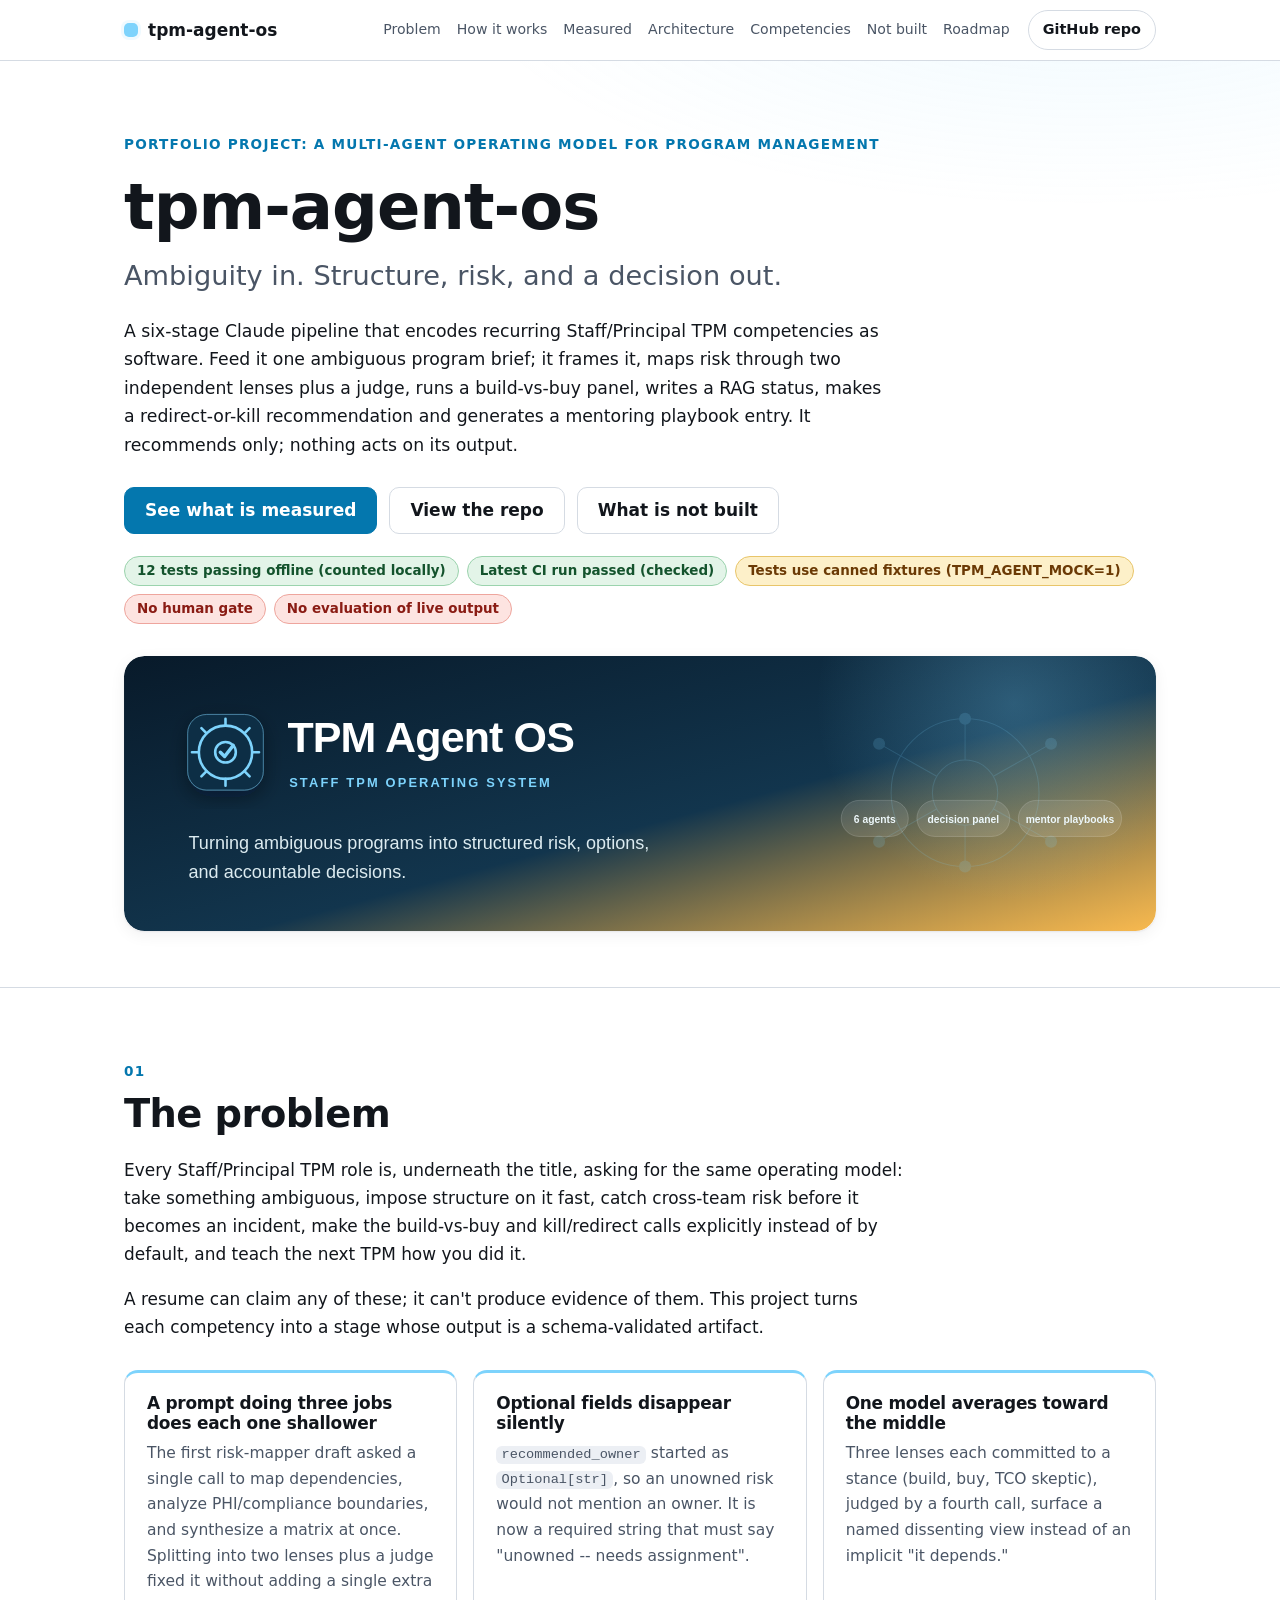
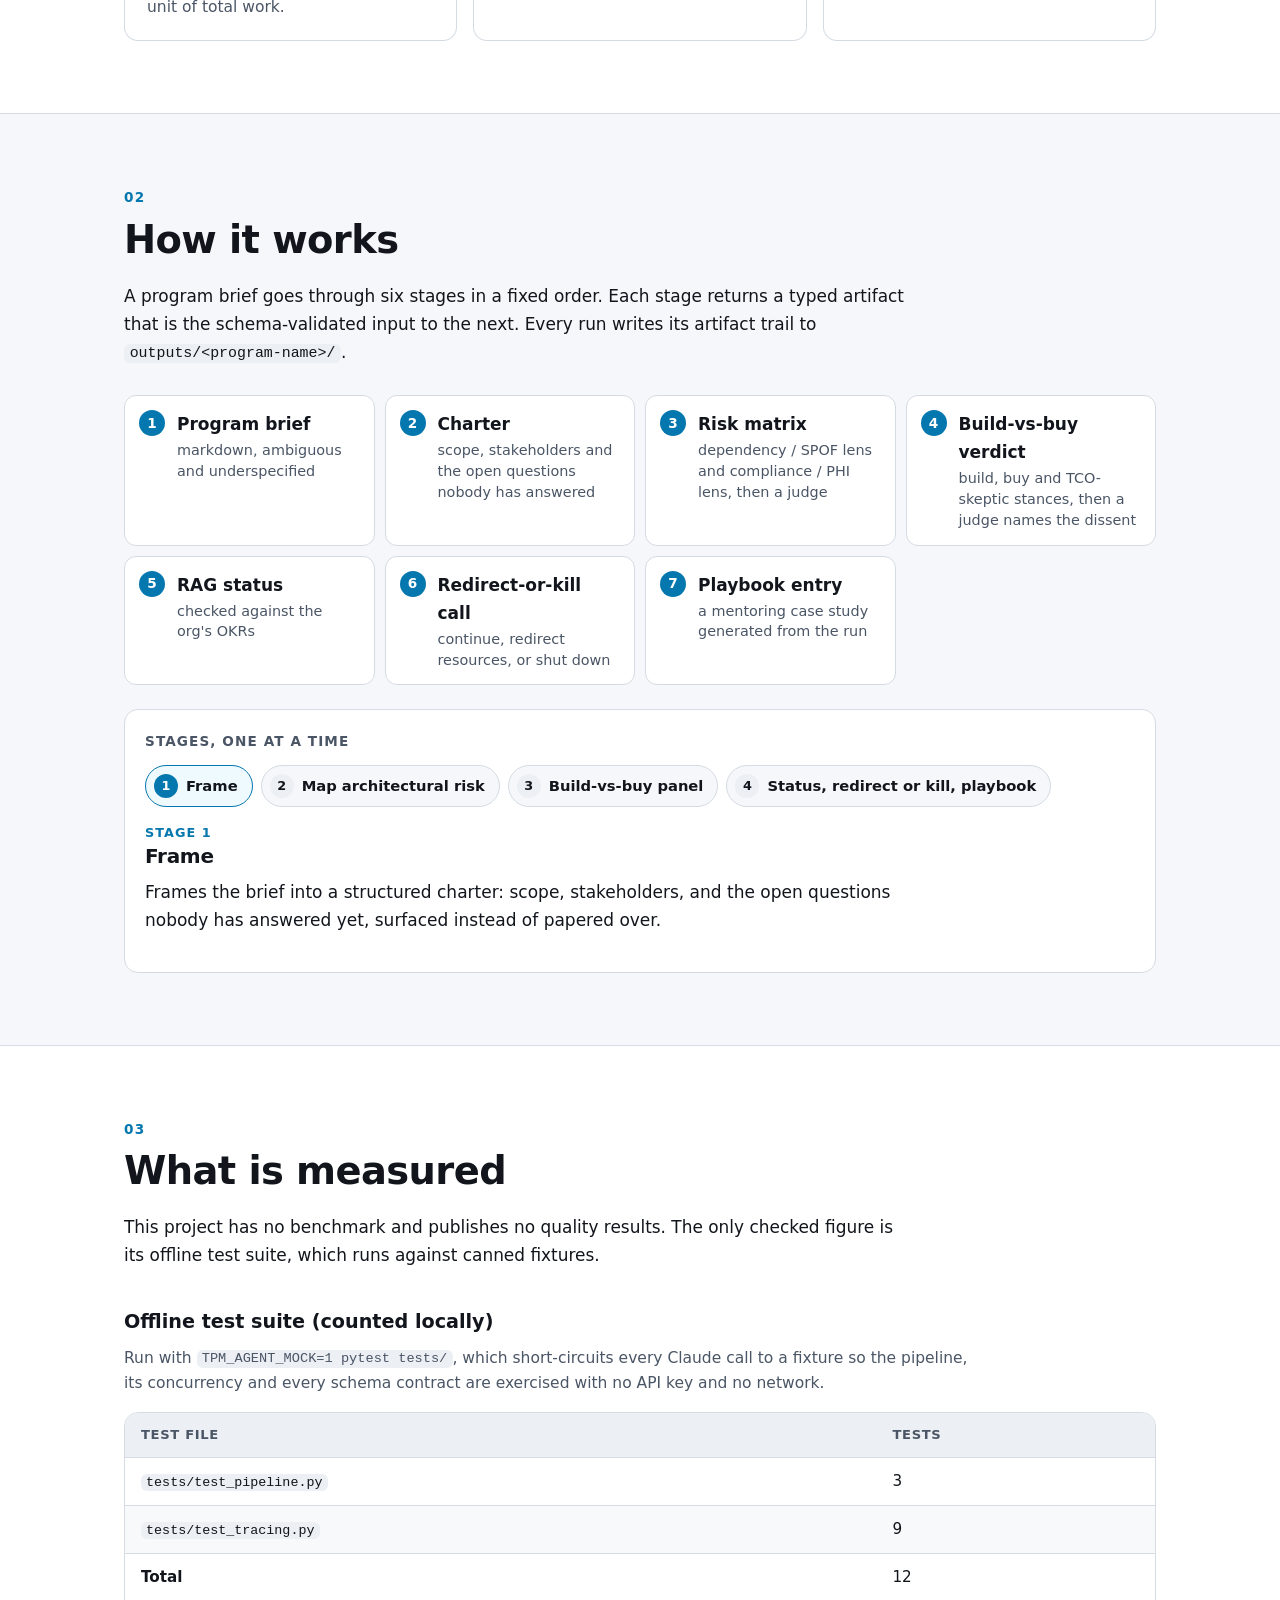
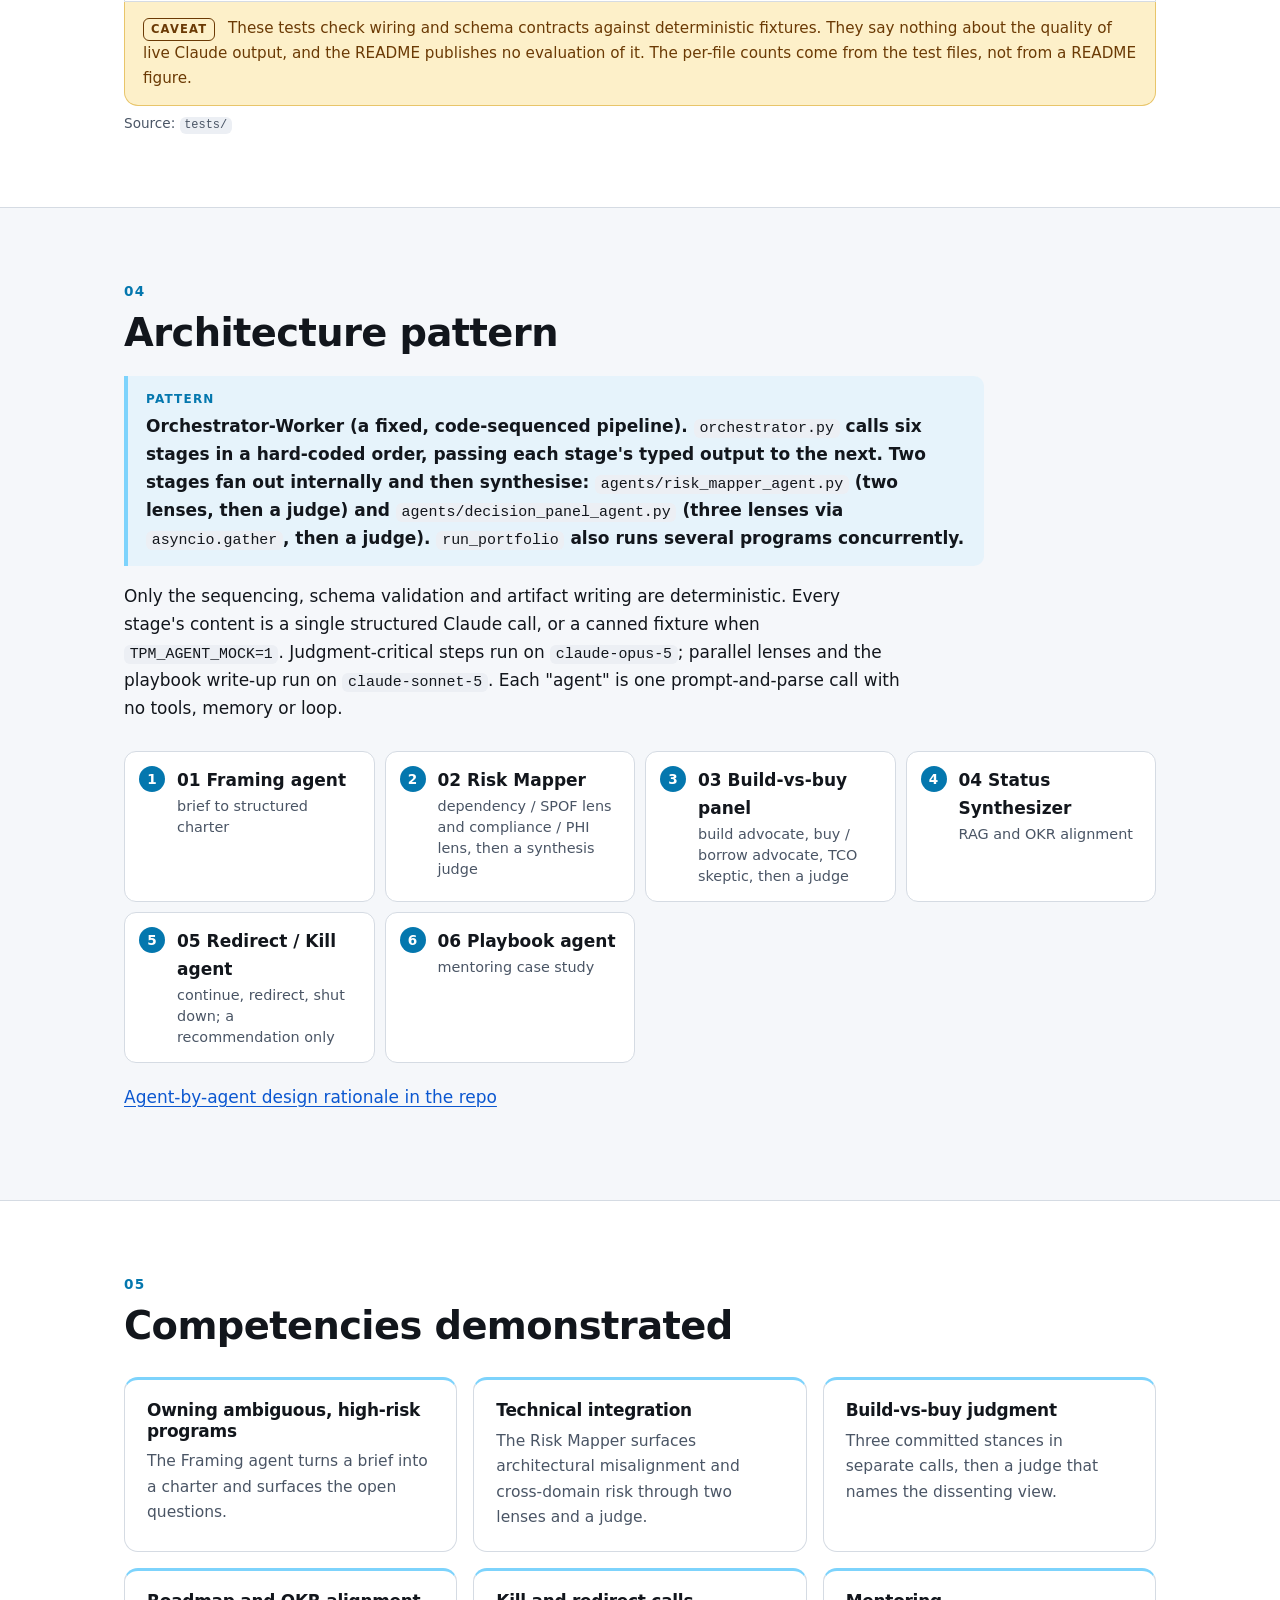
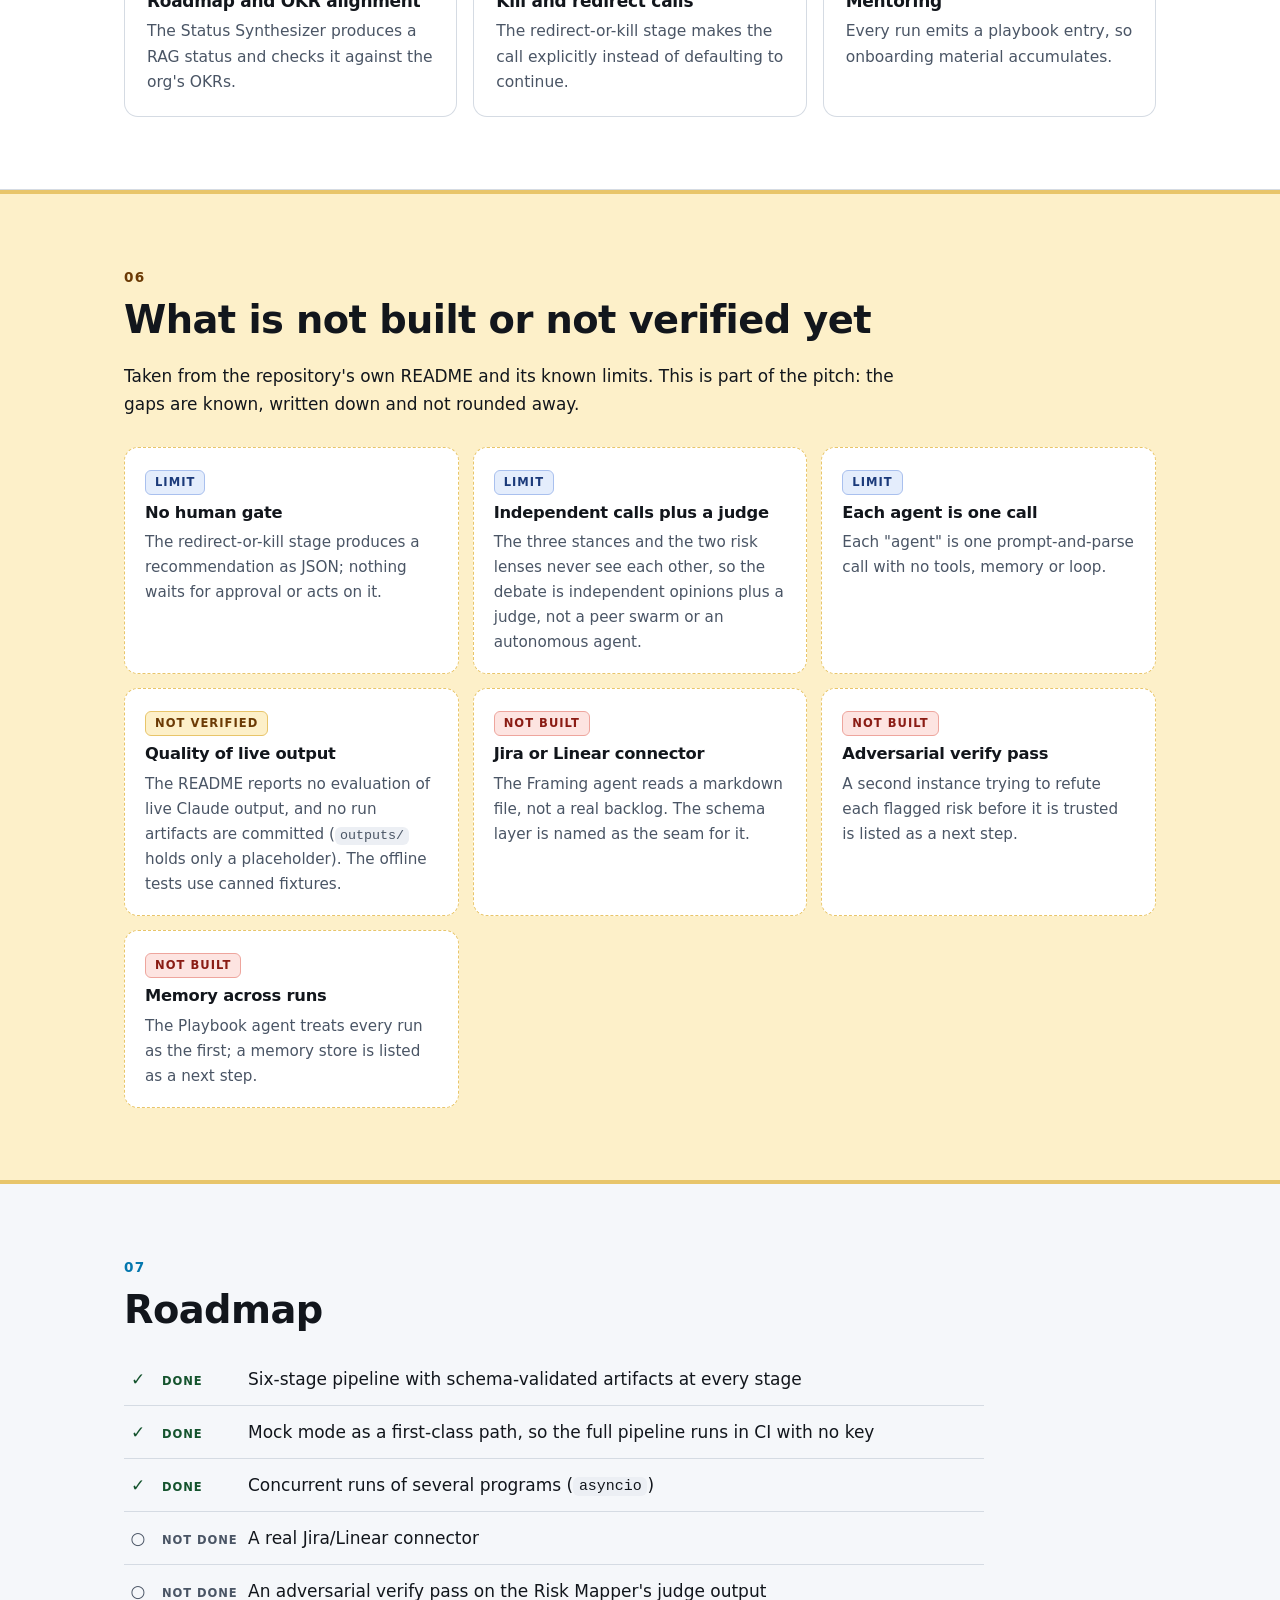
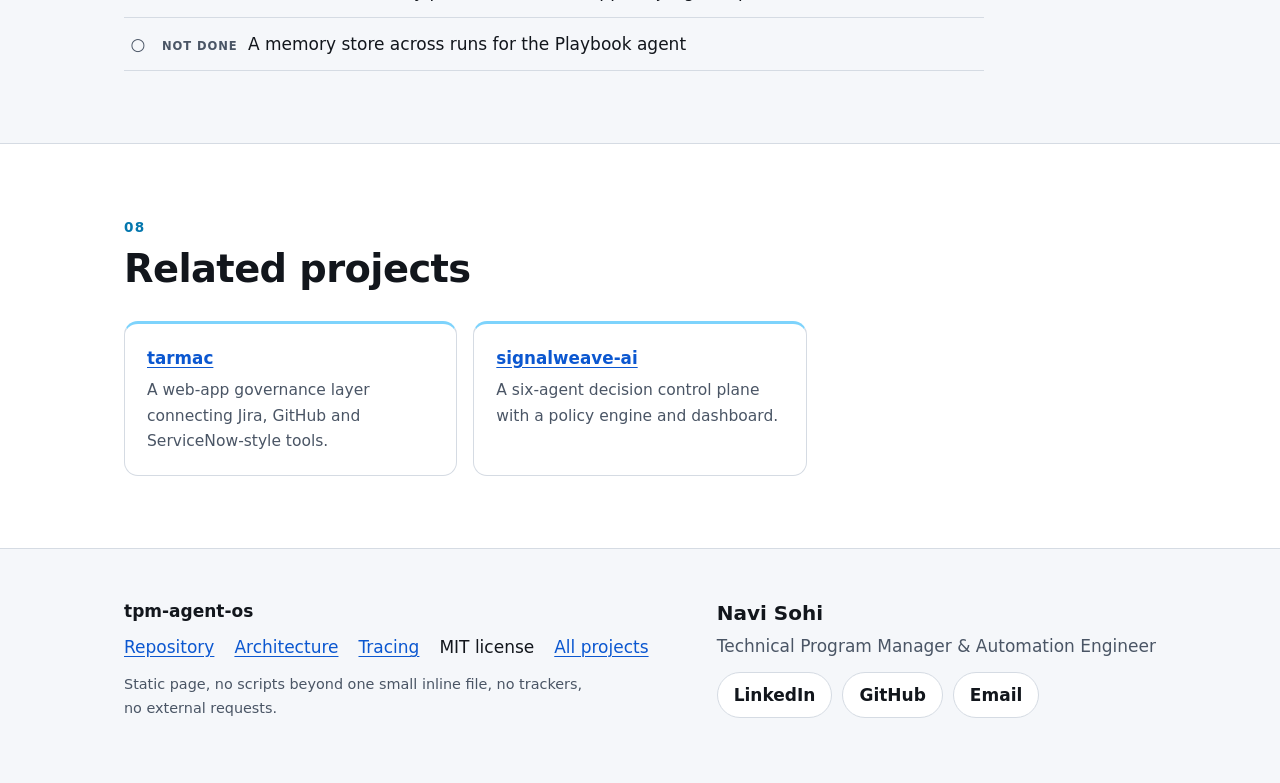
==== site/index.html @ 2ed0621b "Add project page (GitHub Pages) Adds a self-contained static page under site/ and a workflow that de" ====
<!doctype html>
<html lang="en">
<head>
<meta charset="utf-8">
<meta name="viewport" content="width=device-width, initial-scale=1">
<meta name="color-scheme" content="light dark">
<title>tpm-agent-os: Ambiguity in. Structure, risk, and a decision out.</title>
<meta name="description" content="A six-stage Claude pipeline that encodes recurring Staff/Principal TPM competencies as software. Feed it one ambiguous program brief; it frames it, maps risk through two independent lenses plus a judge, runs a build-vs-buy panel, writes a RAG status, makes a redirect-or-kill recommendation and generates a mentoring playbook entry. It recommends only; nothing acts on its output.">
<style>/* Shared design system. Per-project accent variables are injected after this file. */
:root{
  --bg:#ffffff; --surface:#f5f7fa; --surface-2:#eceff4; --text:#12161c; --muted:#4a5565;
  --border:#d5dbe3; --link:#0b57d0;
  --ok-bg:#e3f4e8; --ok-fg:#14532d; --ok-bd:#9bd3ad;
  --sim-bg:#fdf0c9; --sim-fg:#6b3a05; --sim-bd:#e8c56a;
  --warn-bg:#fde4e1; --warn-fg:#8a1c14; --warn-bd:#eea59d;
  --info-bg:#e4edfc; --info-fg:#1b3a7a; --info-bd:#a9c0ee;
  --accent:#0b57d0; --accent-ink:#0b57d0; --accent-fill:#0b57d0; --on-accent:#ffffff; --accent-soft:#0b57d01f;
  --radius:14px; --shadow:0 1px 2px rgba(15,23,42,.06),0 4px 16px rgba(15,23,42,.06);
  --font:system-ui,-apple-system,"Segoe UI",Roboto,"Helvetica Neue",Arial,sans-serif;
  --mono:ui-monospace,SFMono-Regular,Menlo,Consolas,monospace;
  --header-h:60px;
}
@media (prefers-color-scheme:dark){
  :root{
    --bg:#0d1117; --surface:#161b22; --surface-2:#1e252e; --text:#e8ecf2; --muted:#a3adbb;
    --border:#2c3541; --link:#8ab4ff;
    --ok-bg:#12301f; --ok-fg:#8be0a6; --ok-bd:#235a37;
    --sim-bg:#3a2a0a; --sim-fg:#fcd34d; --sim-bd:#6b4d12;
    --warn-bg:#3d1816; --warn-fg:#ffaaa3; --warn-bd:#74302b;
    --info-bg:#14284a; --info-fg:#a5c4ff; --info-bd:#2b4a80;
    --accent-ink:#8ab4ff; --accent-fill:#2f6fe0; --on-accent:#ffffff; --accent-soft:#2f6fe026;
    --shadow:0 1px 2px rgba(0,0,0,.4),0 4px 16px rgba(0,0,0,.35);
  }
}
*,*::before,*::after{box-sizing:border-box}
html{scroll-behavior:smooth;scroll-padding-top:calc(var(--header-h) + 12px);-webkit-text-size-adjust:100%}
body{margin:0;background:var(--bg);color:var(--text);font:400 17px/1.65 var(--font);overflow-wrap:break-word}
img,svg{max-width:100%;height:auto;display:block}
a{color:var(--link);text-underline-offset:3px}
a:hover{text-decoration-thickness:2px}
code{font:500 .88em var(--mono);background:var(--surface-2);padding:.1em .38em;border-radius:6px;overflow-wrap:anywhere}
h1,h2,h3{line-height:1.2;margin:0;letter-spacing:-.015em}
p{margin:0 0 1em}
:focus-visible{outline:3px solid var(--accent-ink);outline-offset:3px;border-radius:6px}
.wrap{width:100%;max-width:1080px;margin:0 auto;padding:0 24px}
.skip{position:absolute;left:12px;top:-60px;background:var(--text);color:var(--bg);padding:10px 16px;border-radius:8px;z-index:100;font-weight:600}
.skip:focus{top:12px}

/* Header */
.site-header{position:sticky;top:0;z-index:50;background:color-mix(in srgb,var(--bg) 92%,transparent);backdrop-filter:saturate(1.4) blur(10px);border-bottom:1px solid var(--border)}
.bar{display:flex;align-items:center;gap:20px;min-height:var(--header-h)}
.brand{display:inline-flex;align-items:center;gap:10px;font-weight:700;color:var(--text);text-decoration:none;white-space:nowrap}
.brand-dot{width:14px;height:14px;border-radius:5px;background:var(--accent);box-shadow:0 0 0 3px var(--accent-soft)}
.site-header nav{display:flex;gap:4px;margin-left:auto;overflow-x:auto;scrollbar-width:none}
.site-header nav::-webkit-scrollbar{display:none}
.site-header nav a{color:var(--muted);text-decoration:none;padding:8px 10px;border-radius:8px;font-size:.92rem;font-weight:500;white-space:nowrap}
.brand{flex-shrink:0;white-space:nowrap}
@media (min-width:721px){
  .bar{flex-wrap:wrap;gap:6px 12px}
  .bar .btn-small{margin-left:auto}
  .site-header nav{flex:1 1 auto;justify-content:flex-end;flex-wrap:wrap;overflow:visible}
  .site-header nav a{padding:8px 6px;font-size:.88rem}
}
.site-header nav a:hover{color:var(--text);background:var(--surface-2)}
.btn-small{white-space:nowrap;font-size:.9rem;font-weight:600;text-decoration:none;color:var(--text);border:1px solid var(--border);padding:7px 14px;border-radius:999px}
.btn-small:hover{background:var(--surface-2)}

/* Hero */
.hero{padding:72px 0 56px;background:radial-gradient(900px 340px at 85% -10%,var(--accent-soft),transparent 70%),var(--bg);border-bottom:1px solid var(--border)}
.kicker{color:var(--accent-ink);font-weight:700;font-size:.85rem;letter-spacing:.09em;text-transform:uppercase;margin-bottom:14px}
.hero h1{font-size:clamp(2.4rem,6vw,4rem);font-weight:800}
.tagline{font-size:clamp(1.25rem,2.6vw,1.7rem);color:var(--muted);margin:12px 0 22px;font-weight:500;line-height:1.35}
.summary{max-width:760px;font-size:1.08rem}
.cta{display:flex;flex-wrap:wrap;gap:12px;margin:28px 0 22px}
.btn{display:inline-block;padding:12px 20px;border-radius:10px;font-weight:650;text-decoration:none;border:1.5px solid var(--border);color:var(--text);line-height:1.2}
.btn-primary{background:var(--accent-fill);border-color:var(--accent-fill);color:var(--on-accent)}
.btn-primary:hover{filter:brightness(1.08)}
.btn-ghost:hover{background:var(--surface-2)}
.chips{list-style:none;display:flex;flex-wrap:wrap;gap:8px;padding:0;margin:0 0 32px}
.chip{font-size:.84rem;font-weight:600;padding:5px 12px;border-radius:999px;border:1px solid;line-height:1.35}
.chip-ok{background:var(--ok-bg);color:var(--ok-fg);border-color:var(--ok-bd)}
.chip-sim{background:var(--sim-bg);color:var(--sim-fg);border-color:var(--sim-bd)}
.chip-warn{background:var(--warn-bg);color:var(--warn-fg);border-color:var(--warn-bd)}
.chip-info{background:var(--info-bg);color:var(--info-fg);border-color:var(--info-bd)}
.banner{border-radius:20px;box-shadow:var(--shadow);width:100%}

/* Sections */
.section{padding:72px 0;border-bottom:1px solid var(--border)}
.section.alt{background:var(--surface)}
.eyebrow{margin:0 0 8px;font-size:.85rem;font-weight:700;letter-spacing:.1em;color:var(--accent-ink)}
.section h2{font-size:clamp(1.7rem,3.6vw,2.4rem);font-weight:780;margin-bottom:20px}
.lede{max-width:780px;font-size:1.06rem}
.more{margin-top:20px}
.cards{list-style:none;margin:28px 0 0;padding:0;display:grid;gap:16px}
.cards-3{grid-template-columns:repeat(auto-fill,minmax(min(100%,300px),1fr))}
.cards li{background:var(--bg);border:1px solid var(--border);border-radius:var(--radius);padding:20px 22px;border-top:3px solid var(--accent)}
.section.alt .cards li{background:var(--bg)}
.cards h3{font-size:1.06rem;margin-bottom:8px}
.cards p{margin:0;color:var(--muted);font-size:.97rem}
.related .rel-name{font-weight:700;font-size:1.05rem;display:inline-block;margin-bottom:6px;overflow-wrap:anywhere}

/* How it works */
.diagram{margin:28px 0;background:#f8fafc;border:1px solid var(--border);border-radius:var(--radius);padding:8px;box-shadow:var(--shadow)}
.diagram img{border-radius:10px;width:100%}
.diagram figcaption{color:#475569;font-size:.9rem;padding:10px 12px 6px}
.stepper{background:var(--bg);border:1px solid var(--border);border-radius:var(--radius);padding:20px}
.stepper-hint{color:var(--muted);font-size:.85rem;font-weight:600;margin-bottom:12px;text-transform:uppercase;letter-spacing:.08em}
.tabs{display:flex;flex-wrap:wrap;gap:8px;margin-bottom:18px}
.tabs button{font:inherit;font-size:.92rem;font-weight:600;display:inline-flex;align-items:center;gap:8px;padding:8px 14px 8px 8px;border-radius:999px;border:1.5px solid var(--border);background:var(--surface);color:var(--text);cursor:pointer;text-align:left}
.tabs button:hover{background:var(--surface-2)}
.tab-n{display:inline-grid;place-items:center;width:24px;height:24px;border-radius:50%;background:var(--surface-2);font-size:.8rem}
.tabs button[aria-selected=true]{border-color:var(--accent-ink);background:var(--accent-soft)}
.tabs button[aria-selected=true] .tab-n{background:var(--accent-fill);color:var(--on-accent)}
.panel h3{font-size:1.25rem;margin-bottom:10px}
.panel-n{color:var(--accent-ink);font-size:.8rem;letter-spacing:.08em;text-transform:uppercase;display:block;margin-bottom:4px}
.panel p{max-width:760px}
.panel-note{color:var(--sim-fg);background:var(--sim-bg);border:1px solid var(--sim-bd);border-radius:10px;padding:10px 14px;font-size:.93rem;font-weight:500}
/* Without JS every stage is listed; with JS only the selected one. */
html:not(.js) .tabs,html:not(.js) .stepper-hint{display:none}
html:not(.js) .panel{padding:14px 0;border-top:1px solid var(--border)}
html.js .panel[hidden]{display:none}

/* Result tables */
.result{margin:36px 0 0;padding:0}
.result figcaption{font-size:1.2rem;font-weight:700;margin-bottom:8px}
.tbl-context{color:var(--muted);max-width:860px;font-size:.97rem}
.tbl-scroll{overflow-x:auto;border:1px solid var(--border);border-radius:var(--radius) var(--radius) 0 0;background:var(--bg)}
table{border-collapse:collapse;width:100%;font-size:.95rem}
th,td{text-align:left;padding:11px 16px;border-bottom:1px solid var(--border);vertical-align:top}
thead th{background:var(--surface-2);font-size:.82rem;text-transform:uppercase;letter-spacing:.05em;color:var(--muted);white-space:nowrap}
tbody th{font-weight:600}
tbody tr:last-child th,tbody tr:last-child td{border-bottom:0}
tbody tr:nth-child(even){background:color-mix(in srgb,var(--surface) 70%,transparent)}
.caveat{margin:0;padding:14px 18px;background:var(--sim-bg);color:var(--sim-fg);border:1px solid var(--sim-bd);border-top:0;border-radius:0 0 var(--radius) var(--radius);font-size:.95rem;font-weight:500}
.caveat-label{display:inline-block;font-size:.72rem;font-weight:800;letter-spacing:.1em;text-transform:uppercase;border:1.5px solid currentColor;border-radius:6px;padding:1px 7px;margin-right:8px}
.caveat code{background:rgba(0,0,0,.08)}
.tbl-notes{color:var(--muted);font-size:.95rem;margin-top:14px;max-width:860px}
.tbl-notes p{margin-bottom:.6em}
.tbl-source{color:var(--muted);font-size:.85rem;margin:6px 0 0}

/* Architecture */
.pattern{background:var(--accent-soft);border-left:4px solid var(--accent);padding:14px 18px;border-radius:0 10px 10px 0;font-weight:600;max-width:860px}
.pattern span{display:block;font-size:.75rem;letter-spacing:.1em;text-transform:uppercase;color:var(--accent-ink);margin-bottom:2px}
.flow{list-style:none;counter-reset:f;margin:28px 0 0;padding:0;display:grid;gap:10px;grid-template-columns:repeat(auto-fill,minmax(min(100%,240px),1fr))}
.flow li{counter-increment:f;position:relative;background:var(--bg);border:1px solid var(--border);border-radius:12px;padding:14px 16px 14px 52px;min-height:72px}
.flow li::before{content:counter(f);position:absolute;left:14px;top:14px;width:26px;height:26px;border-radius:50%;background:var(--accent-fill);color:var(--on-accent);display:grid;place-items:center;font-weight:700;font-size:.85rem}
.flow-label{display:block;font-weight:700}
.flow-detail{display:block;color:var(--muted);font-size:.9rem;line-height:1.45;margin-top:2px}
.flow + .stepper{margin-top:24px}

/* Not built */
.section.nb{background:var(--sim-bg);border-top:4px solid var(--sim-bd);border-bottom:4px solid var(--sim-bd)}
.section.nb .eyebrow{color:var(--sim-fg)}
.section.nb h2,.section.nb .lede{color:var(--text)}
.nb-list{list-style:none;margin:28px 0 0;padding:0;display:grid;gap:14px;grid-template-columns:repeat(auto-fill,minmax(min(100%,320px),1fr))}
.nb-list li{background:var(--bg);border:1.5px dashed var(--sim-bd);border-radius:var(--radius);padding:18px 20px}
.nb-list h3{font-size:1.02rem;margin:8px 0}
.nb-list p{margin:0;color:var(--muted);font-size:.95rem}
.status{display:inline-block;font-size:.72rem;font-weight:800;letter-spacing:.09em;text-transform:uppercase;padding:2px 9px;border-radius:6px;border:1.5px solid}
.status-not-built{background:var(--warn-bg);color:var(--warn-fg);border-color:var(--warn-bd)}
.status-not-verified{background:var(--sim-bg);color:var(--sim-fg);border-color:var(--sim-bd)}
.status-limit{background:var(--info-bg);color:var(--info-fg);border-color:var(--info-bd)}

/* Roadmap */
.roadmap{list-style:none;margin:8px 0 0;padding:0;max-width:860px}
.roadmap li{display:grid;grid-template-columns:28px 76px 1fr;gap:6px 10px;align-items:baseline;padding:12px 0;border-bottom:1px solid var(--border)}
.road-mark{font-weight:800;text-align:center}
.done .road-mark{color:var(--ok-fg)}
.todo .road-mark{color:var(--muted)}
.road-state{font-size:.72rem;font-weight:800;text-transform:uppercase;letter-spacing:.08em;color:var(--muted)}
.done .road-state{color:var(--ok-fg)}

/* Footer */
.site-footer{background:var(--surface);padding:48px 0}
.foot{display:flex;flex-wrap:wrap;gap:32px 64px;justify-content:space-between}
.foot-title{font-weight:700;margin-bottom:8px}
.foot-links{list-style:none;margin:0 0 12px;padding:0;display:flex;flex-wrap:wrap;gap:6px 20px}
.foot-note{color:var(--muted);font-size:.9rem;max-width:460px}
.contact{text-align:left}
.contact-name{font-size:1.25rem;font-weight:750;margin:0}
.contact-role{color:var(--muted);margin:2px 0 12px}
.contact-links{list-style:none;padding:0;margin:0;display:flex;gap:10px;flex-wrap:wrap}
.contact-links a{display:inline-block;padding:8px 16px;border-radius:999px;border:1.5px solid var(--border);color:var(--text);font-weight:600;text-decoration:none;background:var(--bg)}
.contact-links a:hover{border-color:var(--accent-ink)}

/* Hub */
.hub-grid{list-style:none;margin:28px 0 0;padding:0;display:grid;gap:24px;grid-template-columns:repeat(auto-fill,minmax(min(100%,440px),1fr))}
.hub-card{background:var(--bg);border:1px solid var(--border);border-radius:18px;padding:18px;box-shadow:var(--shadow);display:flex;flex-direction:column;border-top:4px solid var(--accent)}
.hub-card img{border-radius:12px;margin-bottom:16px}
.hub-card h2{font-size:1.6rem;margin:0 0 4px}
.hub-card h2 a{color:var(--text);text-decoration:none}
.hub-card h2 a:hover{color:var(--accent-ink);text-decoration:underline}
.tagline-sm{color:var(--accent-ink);font-weight:650;margin-bottom:10px}
.hub-card .chips{margin:6px 0 20px}
.card-links{margin:auto 0 0;display:flex;flex-wrap:wrap;gap:10px}

@media (max-width:720px){
  body{font-size:16px}
  .wrap{padding:0 18px}
  .bar{flex-wrap:wrap;gap:6px 12px;padding-top:8px;padding-bottom:4px}
  .site-header nav{order:3;width:100%;margin-left:-8px;padding-bottom:4px}
  .btn-small{margin-left:auto}
  :root{--header-h:96px}
  .hero{padding:40px 0 36px}
  .section{padding:48px 0}
  .stepper{padding:14px}
  .roadmap li{grid-template-columns:24px 1fr;}
  .road-state{grid-column:2}
  .road-text{grid-column:2}
  th,td{padding:10px 12px}
  .tbl-scroll.wide table{min-width:560px}
  .diagram-scroll{overflow-x:auto}
  .diagram-scroll img{min-width:760px}
  .scroll-hint{display:block}
}
@media (prefers-reduced-motion:reduce){
  html{scroll-behavior:auto}
  *{transition:none!important;animation:none!important}
}
@media print{.site-header,.skip{display:none}}
thead code{text-transform:none;background:none;padding:0;letter-spacing:0}
.diagram-scroll{border-radius:10px}
.scroll-hint{display:none;color:var(--muted);font-size:.85rem;margin:-14px 0 20px}
.hero h1+.summary{margin-top:20px}
:root{--accent:#7dd3fc;--accent-ink:#0477ae;--accent-fill:#0477ae;--on-accent:#ffffff;--accent-soft:#7dd3fc1f;}@media (prefers-color-scheme:dark){:root{--accent-ink:#7dd3fc;--accent-fill:#7dd3fc;--on-accent:#0b0f14;--accent-soft:#7dd3fc26;}}</style>
</head>
<body>
<a class="skip" href="#main">Skip to content</a><header class="site-header"><div class="wrap bar"><a class="brand" href="https://plainjane20.github.io/projects/"><span class="brand-dot" aria-hidden="true"></span>tpm-agent-os</a><nav aria-label="Sections"><a href="#problem">Problem</a><a href="#how">How it works</a><a href="#measured">Measured</a><a href="#architecture">Architecture</a><a href="#competencies">Competencies</a><a href="#not-built">Not built</a><a href="#roadmap">Roadmap</a></nav><a class="btn-small" href="https://github.com/PlainJane20/tpm-agent-os" rel="noopener noreferrer" target="_blank">GitHub repo</a></div></header><main id="main"><section class="hero" aria-labelledby="hero-h"><div class="wrap"><p class="kicker">Portfolio project: a multi-agent operating model for program management</p><h1 id="hero-h">tpm-agent-os</h1><p class="tagline">Ambiguity in. Structure, risk, and a decision out.</p><p class="summary">A six-stage Claude pipeline that encodes recurring Staff/Principal TPM competencies as software. Feed it one ambiguous program brief; it frames it, maps risk through two independent lenses plus a judge, runs a build-vs-buy panel, writes a RAG status, makes a redirect-or-kill recommendation and generates a mentoring playbook entry. It recommends only; nothing acts on its output.</p><p class="cta"><a class="btn btn-primary" href="#measured">See what is measured</a><a class="btn btn-ghost" href="https://github.com/PlainJane20/tpm-agent-os" rel="noopener noreferrer" target="_blank">View the repo</a><a class="btn btn-ghost" href="#not-built">What is not built</a></p><ul class="chips" aria-label="Status"><li class="chip chip-ok">12 tests passing offline (counted locally)</li><li class="chip chip-ok">Latest CI run passed (checked)</li><li class="chip chip-sim">Tests use canned fixtures (TPM_AGENT_MOCK=1)</li><li class="chip chip-warn">No human gate</li><li class="chip chip-warn">No evaluation of live output</li></ul><img class="banner" src="assets/banner.svg" alt="TPM Agent OS banner: a Staff TPM operating system" width="1200" height="320"></div></section><section id="problem" class="section " aria-labelledby="problem-h"><div class="wrap"><p class="eyebrow"><span>01</span></p><h2 id="problem-h">The problem</h2><p class="lede">Every Staff/Principal TPM role is, underneath the title, asking for the same operating model: take something ambiguous, impose structure on it fast, catch cross-team risk before it becomes an incident, make the build-vs-buy and kill/redirect calls explicitly instead of by default, and teach the next TPM how you did it.</p><p class="lede">A resume can claim any of these; it can&#x27;t produce evidence of them. This project turns each competency into a stage whose output is a schema-validated artifact.</p><ul class="cards cards-3"><li><h3>A prompt doing three jobs does each one shallower</h3><p>The first risk-mapper draft asked a single call to map dependencies, analyze PHI/compliance boundaries, and synthesize a matrix at once. Splitting into two lenses plus a judge fixed it without adding a single extra unit of total work.</p></li><li><h3>Optional fields disappear silently</h3><p><code>recommended_owner</code> started as <code>Optional[str]</code>, so an unowned risk would not mention an owner. It is now a required string that must say &quot;unowned -- needs assignment&quot;.</p></li><li><h3>One model averages toward the middle</h3><p>Three lenses each committed to a stance (build, buy, TCO skeptic), judged by a fourth call, surface a named dissenting view instead of an implicit &quot;it depends.&quot;</p></li></ul></div></section><section id="how" class="section alt" aria-labelledby="how-h"><div class="wrap"><p class="eyebrow"><span>02</span></p><h2 id="how-h">How it works</h2><p class="lede">A program brief goes through six stages in a fixed order. Each stage returns a typed artifact that is the schema-validated input to the next. Every run writes its artifact trail to <code>outputs/&lt;program-name&gt;/</code>.</p><ol class="flow"><li><span class="flow-label">Program brief</span><span class="flow-detail">markdown, ambiguous and underspecified</span></li><li><span class="flow-label">Charter</span><span class="flow-detail">scope, stakeholders and the open questions nobody has answered</span></li><li><span class="flow-label">Risk matrix</span><span class="flow-detail">dependency / SPOF lens and compliance / PHI lens, then a judge</span></li><li><span class="flow-label">Build-vs-buy verdict</span><span class="flow-detail">build, buy and TCO-skeptic stances, then a judge names the dissent</span></li><li><span class="flow-label">RAG status</span><span class="flow-detail">checked against the org&#x27;s OKRs</span></li><li><span class="flow-label">Redirect-or-kill call</span><span class="flow-detail">continue, redirect resources, or shut down</span></li><li><span class="flow-label">Playbook entry</span><span class="flow-detail">a mentoring case study generated from the run</span></li></ol><div class="stepper" data-stepper><p class="stepper-hint">Stages, one at a time</p><div class="tabs" role="tablist" aria-label="Stages"><button type="button" role="tab" id="tab-0" aria-controls="panel-0" aria-selected="true" tabindex="0"><span class="tab-n">1</span><span class="tab-t">Frame</span></button><button type="button" role="tab" id="tab-1" aria-controls="panel-1" aria-selected="false" tabindex="-1"><span class="tab-n">2</span><span class="tab-t">Map architectural risk</span></button><button type="button" role="tab" id="tab-2" aria-controls="panel-2" aria-selected="false" tabindex="-1"><span class="tab-n">3</span><span class="tab-t">Build-vs-buy panel</span></button><button type="button" role="tab" id="tab-3" aria-controls="panel-3" aria-selected="false" tabindex="-1"><span class="tab-n">4</span><span class="tab-t">Status, redirect or kill, playbook</span></button></div><div class="panels"><div role="tabpanel" id="panel-0" aria-labelledby="tab-0" class="panel"><h3><span class="panel-n">Stage 1</span> Frame</h3><p>Frames the brief into a structured charter: scope, stakeholders, and the open questions nobody has answered yet, surfaced instead of papered over.</p></div><div role="tabpanel" id="panel-1" aria-labelledby="tab-1" class="panel" data-later><h3><span class="panel-n">Stage 2</span> Map architectural risk</h3><p>Two independent lenses, a dependency / SPOF (single point of failure) lens and a compliance / PHI boundary lens, run in parallel and are synthesized by a judge.</p></div><div role="tabpanel" id="panel-2" aria-labelledby="tab-2" class="panel" data-later><h3><span class="panel-n">Stage 3</span> Build-vs-buy panel</h3><p>Three committed lenses (build, buy, and a TCO skeptic) each make their case in separate calls without seeing each other (not a live debate). A judge then decides and names the dissenting view.</p><p class="panel-note">These are independent calls plus a judge, not a peer debate.</p></div><div role="tabpanel" id="panel-3" aria-labelledby="tab-3" class="panel" data-later><h3><span class="panel-n">Stage 4</span> Status, redirect or kill, playbook</h3><p>Synthesizes a RAG status and checks it against the org&#x27;s OKRs, makes the redirect-or-kill call explicitly instead of defaulting to &quot;continue&quot;, then generates a mentoring playbook entry from the run.</p><p class="panel-note">The redirect-or-kill stage produces a recommendation as JSON; nothing waits for approval or acts on it.</p></div></div></div></div></section><section id="measured" class="section " aria-labelledby="measured-h"><div class="wrap"><p class="eyebrow"><span>03</span></p><h2 id="measured-h">What is measured</h2><p class="lede">This project has no benchmark and publishes no quality results. The only checked figure is its offline test suite, which runs against canned fixtures.</p><figure class="result" aria-labelledby="tbl-0-cap"><figcaption id="tbl-0-cap">Offline test suite (counted locally)</figcaption><p class="tbl-context">Run with <code>TPM_AGENT_MOCK=1 pytest tests/</code>, which short-circuits every Claude call to a fixture so the pipeline, its concurrency and every schema contract are exercised with no API key and no network.</p><div class="tbl-scroll" role="region" aria-labelledby="tbl-0-cap" tabindex="0"><table><thead><tr><th scope="col">Test file</th><th scope="col">Tests</th></tr></thead><tbody><tr><th scope="row"><code>tests/test_pipeline.py</code></th><td>3</td></tr><tr><th scope="row"><code>tests/test_tracing.py</code></th><td>9</td></tr><tr><th scope="row">Total</th><td>12</td></tr></tbody></table></div><p class="caveat"><span class="caveat-label">Caveat</span> These tests check wiring and schema contracts against deterministic fixtures. They say nothing about the quality of live Claude output, and the README publishes no evaluation of it. The per-file counts come from the test files, not from a README figure.</p><p class="tbl-source">Source: <code>tests/</code></p></figure></div></section><section id="architecture" class="section alt" aria-labelledby="architecture-h"><div class="wrap"><p class="eyebrow"><span>04</span></p><h2 id="architecture-h">Architecture pattern</h2><p class="pattern"><span>Pattern</span> Orchestrator-Worker (a fixed, code-sequenced pipeline). <code>orchestrator.py</code> calls six stages in a hard-coded order, passing each stage&#x27;s typed output to the next. Two stages fan out internally and then synthesise: <code>agents/risk_mapper_agent.py</code> (two lenses, then a judge) and <code>agents/decision_panel_agent.py</code> (three lenses via <code>asyncio.gather</code>, then a judge). <code>run_portfolio</code> also runs several programs concurrently.</p><p class="lede">Only the sequencing, schema validation and artifact writing are deterministic. Every stage&#x27;s content is a single structured Claude call, or a canned fixture when <code>TPM_AGENT_MOCK=1</code>. Judgment-critical steps run on <code>claude-opus-5</code>; parallel lenses and the playbook write-up run on <code>claude-sonnet-5</code>. Each &quot;agent&quot; is one prompt-and-parse call with no tools, memory or loop.</p><ol class="flow"><li><span class="flow-label">01 Framing agent</span><span class="flow-detail">brief to structured charter</span></li><li><span class="flow-label">02 Risk Mapper</span><span class="flow-detail">dependency / SPOF lens and compliance / PHI lens, then a synthesis judge</span></li><li><span class="flow-label">03 Build-vs-buy panel</span><span class="flow-detail">build advocate, buy / borrow advocate, TCO skeptic, then a judge</span></li><li><span class="flow-label">04 Status Synthesizer</span><span class="flow-detail">RAG and OKR alignment</span></li><li><span class="flow-label">05 Redirect / Kill agent</span><span class="flow-detail">continue, redirect, shut down; a recommendation only</span></li><li><span class="flow-label">06 Playbook agent</span><span class="flow-detail">mentoring case study</span></li></ol><p class="more"><a href="https://github.com/PlainJane20/tpm-agent-os/blob/main/ARCHITECTURE.md" rel="noopener noreferrer" target="_blank">Agent-by-agent design rationale in the repo</a></p></div></section><section id="competencies" class="section " aria-labelledby="competencies-h"><div class="wrap"><p class="eyebrow"><span>05</span></p><h2 id="competencies-h">Competencies demonstrated</h2><ul class="cards cards-3"><li><h3>Owning ambiguous, high-risk programs</h3><p>The Framing agent turns a brief into a charter and surfaces the open questions.</p></li><li><h3>Technical integration</h3><p>The Risk Mapper surfaces architectural misalignment and cross-domain risk through two lenses and a judge.</p></li><li><h3>Build-vs-buy judgment</h3><p>Three committed stances in separate calls, then a judge that names the dissenting view.</p></li><li><h3>Roadmap and OKR alignment</h3><p>The Status Synthesizer produces a RAG status and checks it against the org&#x27;s OKRs.</p></li><li><h3>Kill and redirect calls</h3><p>The redirect-or-kill stage makes the call explicitly instead of defaulting to continue.</p></li><li><h3>Mentoring</h3><p>Every run emits a playbook entry, so onboarding material accumulates.</p></li></ul></div></section><section id="not-built" class="section nb" aria-labelledby="not-built-h"><div class="wrap"><p class="eyebrow"><span>06</span></p><h2 id="not-built-h">What is not built or not verified yet</h2><p class="lede">Taken from the repository&#x27;s own README and its known limits. This is part of the pitch: the gaps are known, written down and not rounded away.</p><ul class="nb-list"><li><span class="status status-limit">limit</span><h3>No human gate</h3><p>The redirect-or-kill stage produces a recommendation as JSON; nothing waits for approval or acts on it.</p></li><li><span class="status status-limit">limit</span><h3>Independent calls plus a judge</h3><p>The three stances and the two risk lenses never see each other, so the debate is independent opinions plus a judge, not a peer swarm or an autonomous agent.</p></li><li><span class="status status-limit">limit</span><h3>Each agent is one call</h3><p>Each &quot;agent&quot; is one prompt-and-parse call with no tools, memory or loop.</p></li><li><span class="status status-not-verified">not verified</span><h3>Quality of live output</h3><p>The README reports no evaluation of live Claude output, and no run artifacts are committed (<code>outputs/</code> holds only a placeholder). The offline tests use canned fixtures.</p></li><li><span class="status status-not-built">not built</span><h3>Jira or Linear connector</h3><p>The Framing agent reads a markdown file, not a real backlog. The schema layer is named as the seam for it.</p></li><li><span class="status status-not-built">not built</span><h3>Adversarial verify pass</h3><p>A second instance trying to refute each flagged risk before it is trusted is listed as a next step.</p></li><li><span class="status status-not-built">not built</span><h3>Memory across runs</h3><p>The Playbook agent treats every run as the first; a memory store is listed as a next step.</p></li></ul></div></section><section id="roadmap" class="section alt" aria-labelledby="roadmap-h"><div class="wrap"><p class="eyebrow"><span>07</span></p><h2 id="roadmap-h">Roadmap</h2><ul class="roadmap"><li class="done"><span class="road-mark" aria-hidden="true">&#10003;</span><span class="road-state">Done</span><span class="road-text">Six-stage pipeline with schema-validated artifacts at every stage</span></li><li class="done"><span class="road-mark" aria-hidden="true">&#10003;</span><span class="road-state">Done</span><span class="road-text">Mock mode as a first-class path, so the full pipeline runs in CI with no key</span></li><li class="done"><span class="road-mark" aria-hidden="true">&#10003;</span><span class="road-state">Done</span><span class="road-text">Concurrent runs of several programs (<code>asyncio</code>)</span></li><li class="todo"><span class="road-mark" aria-hidden="true">&#9675;</span><span class="road-state">Not done</span><span class="road-text">A real Jira/Linear connector</span></li><li class="todo"><span class="road-mark" aria-hidden="true">&#9675;</span><span class="road-state">Not done</span><span class="road-text">An adversarial verify pass on the Risk Mapper&#x27;s judge output</span></li><li class="todo"><span class="road-mark" aria-hidden="true">&#9675;</span><span class="road-state">Not done</span><span class="road-text">A memory store across runs for the Playbook agent</span></li></ul></div></section><section id="related" class="section " aria-labelledby="related-h"><div class="wrap"><p class="eyebrow"><span>08</span></p><h2 id="related-h">Related projects</h2><ul class="cards cards-3 related"><li><a class="rel-name" href="https://github.com/PlainJane20/tarmac" rel="noopener noreferrer" target="_blank">tarmac</a><p>A web-app governance layer connecting Jira, GitHub and ServiceNow-style tools.</p></li><li><a class="rel-name" href="https://github.com/PlainJane20/signalweave-ai" rel="noopener noreferrer" target="_blank">signalweave-ai</a><p>A six-agent decision control plane with a policy engine and dashboard.</p></li></ul></div></section></main><footer class="site-footer"><div class="wrap foot"><div><p class="foot-title">tpm-agent-os</p><ul class="foot-links"><li><a href="https://github.com/PlainJane20/tpm-agent-os" rel="noopener noreferrer" target="_blank">Repository</a></li><li><a href="https://github.com/PlainJane20/tpm-agent-os/blob/main/ARCHITECTURE.md" rel="noopener noreferrer" target="_blank">Architecture</a></li><li><a href="https://github.com/PlainJane20/tpm-agent-os/blob/main/docs/TRACING.md" rel="noopener noreferrer" target="_blank">Tracing</a></li><li>MIT license</li><li><a href="https://plainjane20.github.io/projects/">All projects</a></li></ul><p class="foot-note">Static page, no scripts beyond one small inline file, no trackers, no external requests.</p></div><div class="contact" id="contact"><p class="contact-name">Navi Sohi</p><p class="contact-role">Technical Program Manager &amp; Automation Engineer</p><ul class="contact-links"><li><a href="https://www.linkedin.com/in/navisohi/" rel="noopener noreferrer" target="_blank">LinkedIn</a></li><li><a href="https://github.com/PlainJane20" rel="noopener noreferrer" target="_blank">GitHub</a></li><li><a href="mailto:nks.ai.dev@gmail.com">Email</a></li></ul></div></div></footer>
<script>/* Progressive enhancement: turns the stage list into an accessible tab set. */
(function () {
  var root = document.documentElement;
  root.classList.add("js");
  document.querySelectorAll("[data-stepper]").forEach(function (box) {
    var tabs = Array.prototype.slice.call(box.querySelectorAll('[role="tab"]'));
    var panels = Array.prototype.slice.call(box.querySelectorAll('[role="tabpanel"]'));
    function select(i, focus) {
      tabs.forEach(function (t, j) {
        t.setAttribute("aria-selected", j === i ? "true" : "false");
        t.tabIndex = j === i ? 0 : -1;
      });
      panels.forEach(function (p, j) { p.hidden = j !== i; });
      if (focus) tabs[i].focus();
    }
    tabs.forEach(function (t, i) {
      t.addEventListener("click", function () { select(i, false); });
      t.addEventListener("keydown", function (e) {
        var n = tabs.length, k = null;
        if (e.key === "ArrowRight" || e.key === "ArrowDown") k = (i + 1) % n;
        else if (e.key === "ArrowLeft" || e.key === "ArrowUp") k = (i + n - 1) % n;
        else if (e.key === "Home") k = 0;
        else if (e.key === "End") k = n - 1;
        if (k !== null) { e.preventDefault(); select(k, true); }
      });
    });
    select(0, false);
  });
})();
</script>
</body>
</html>
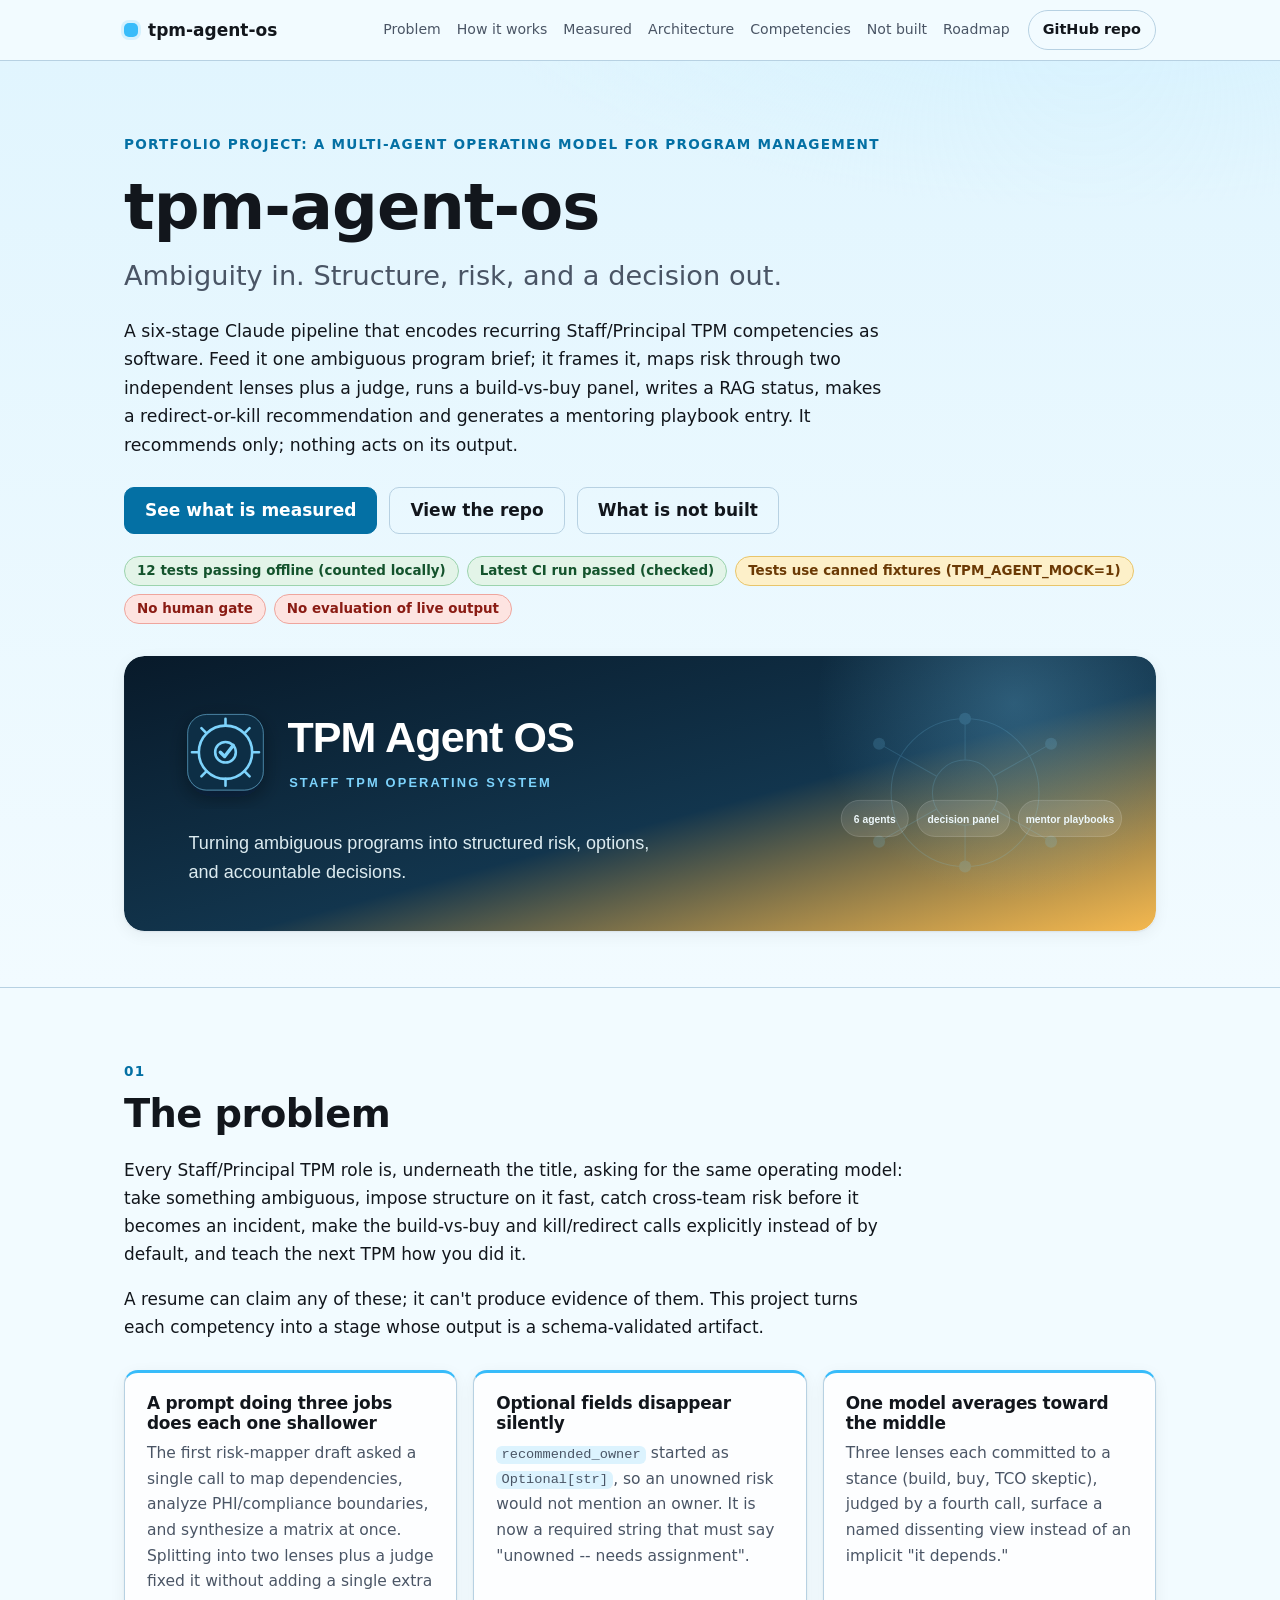
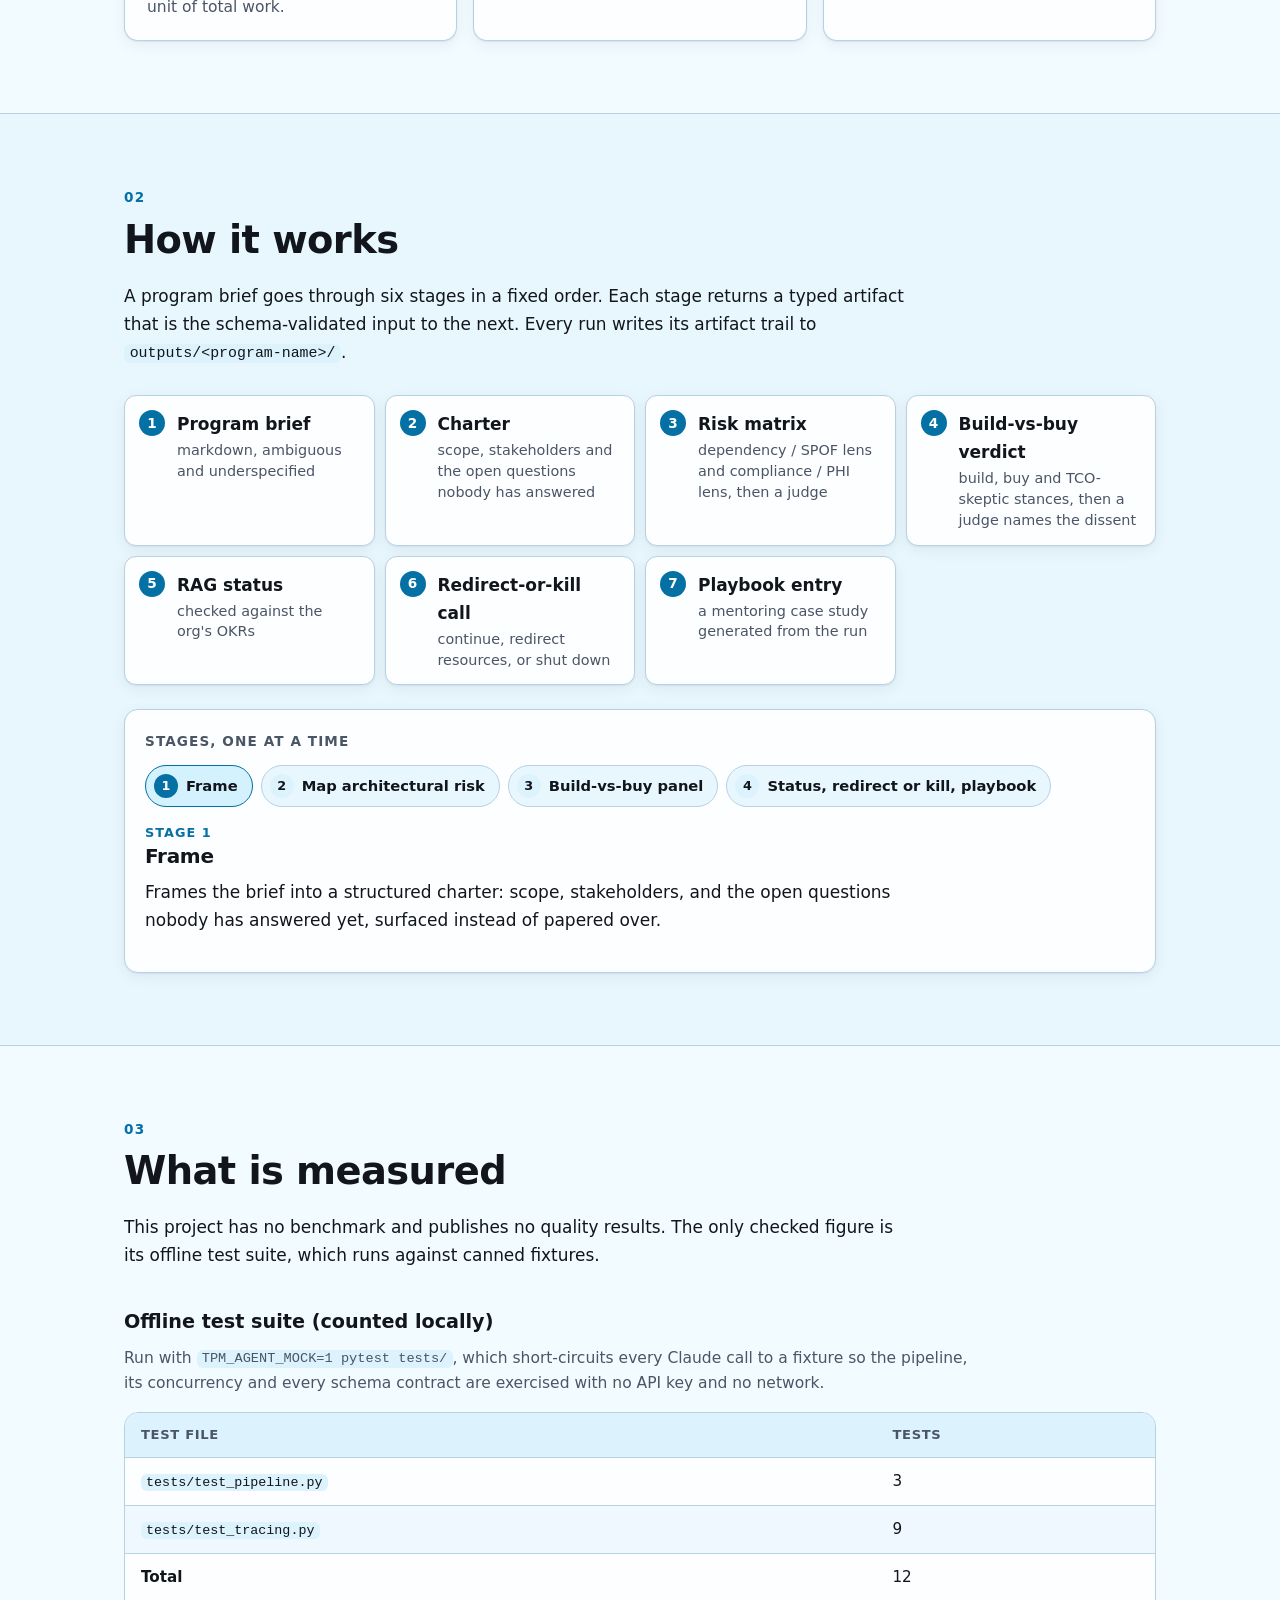
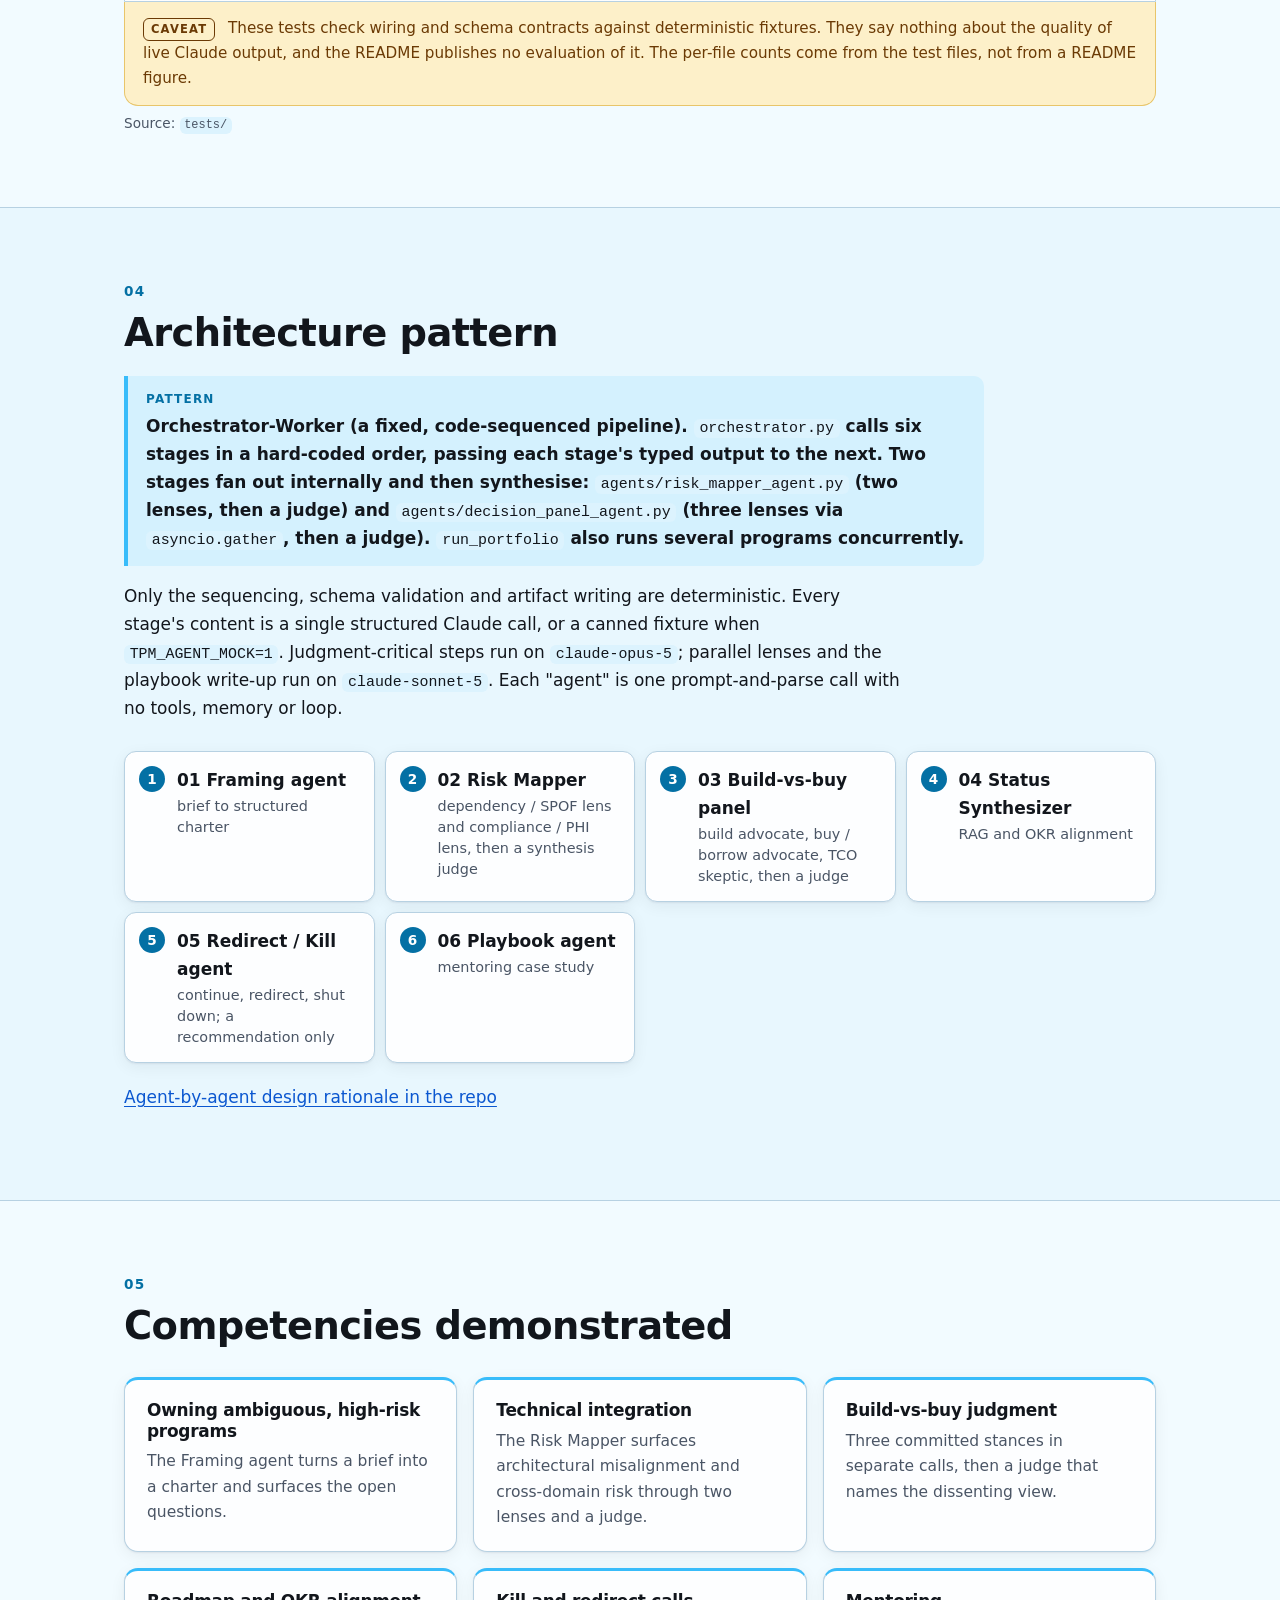
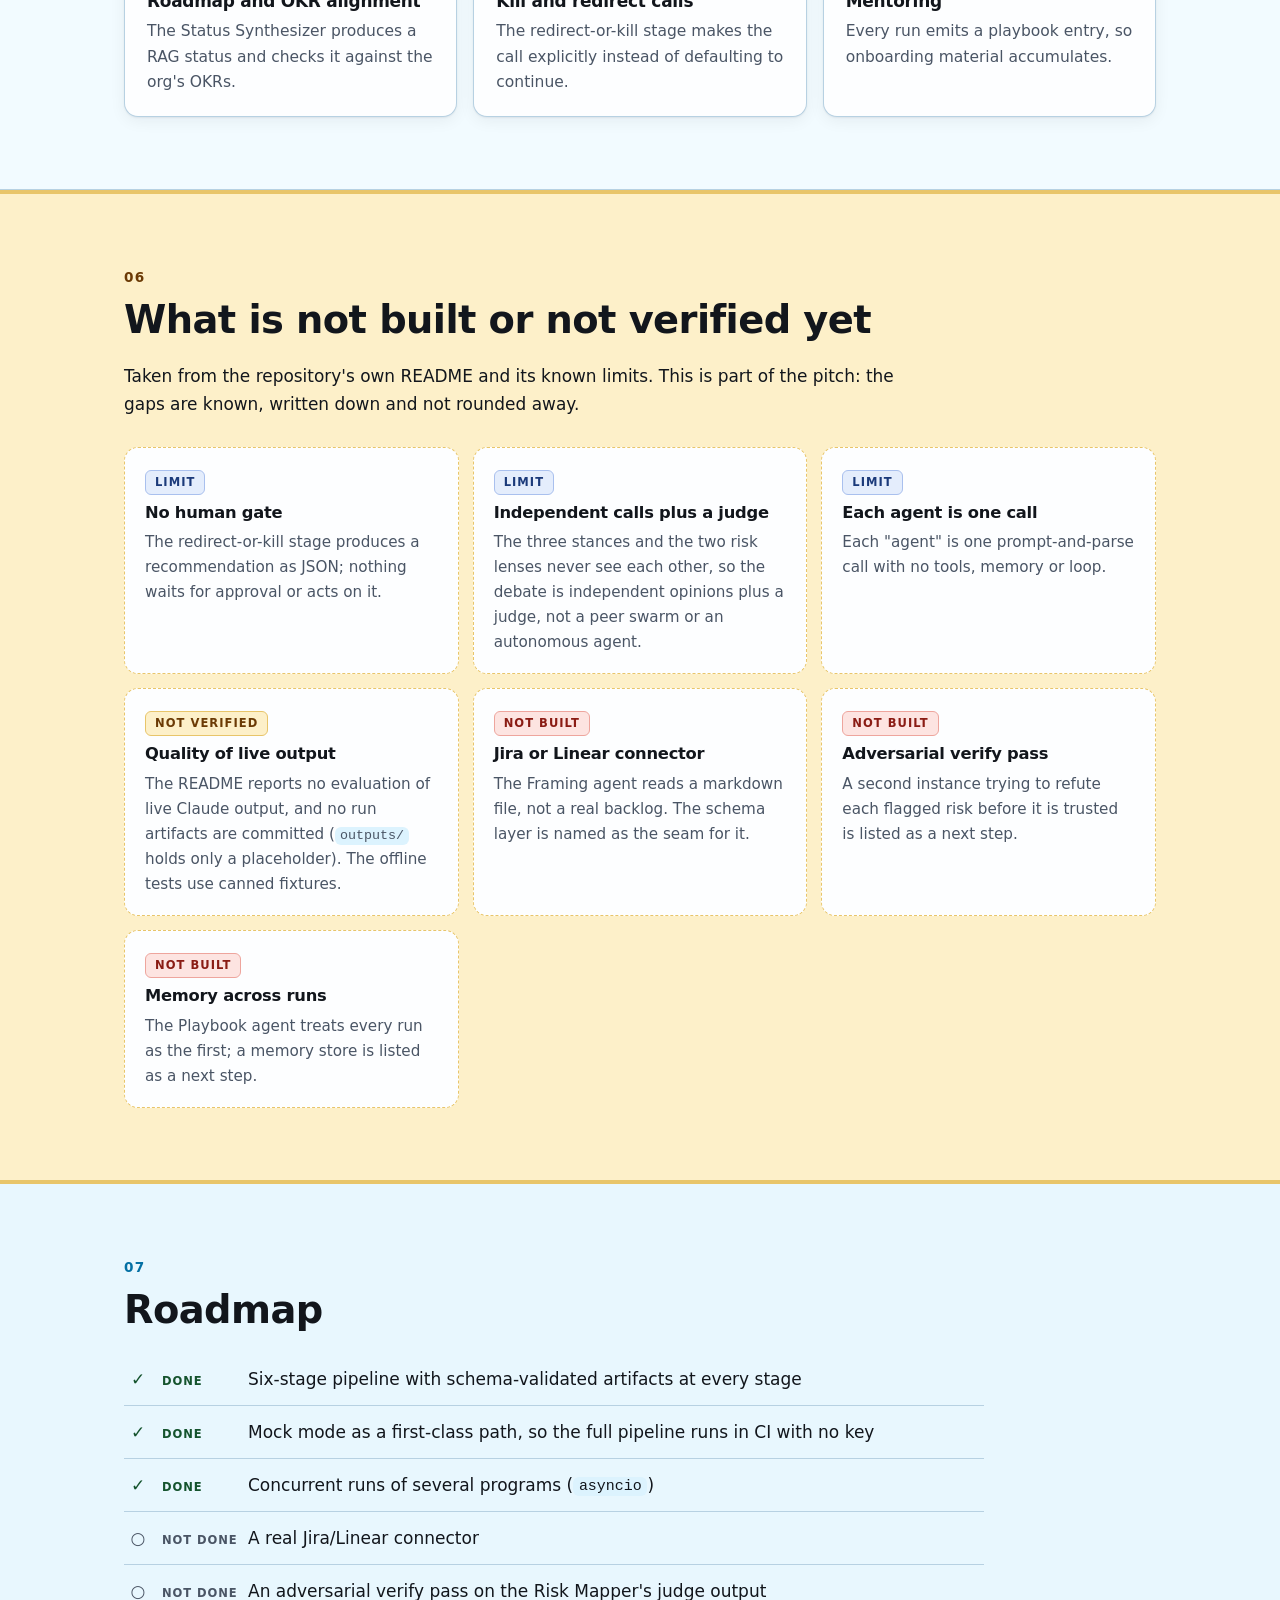
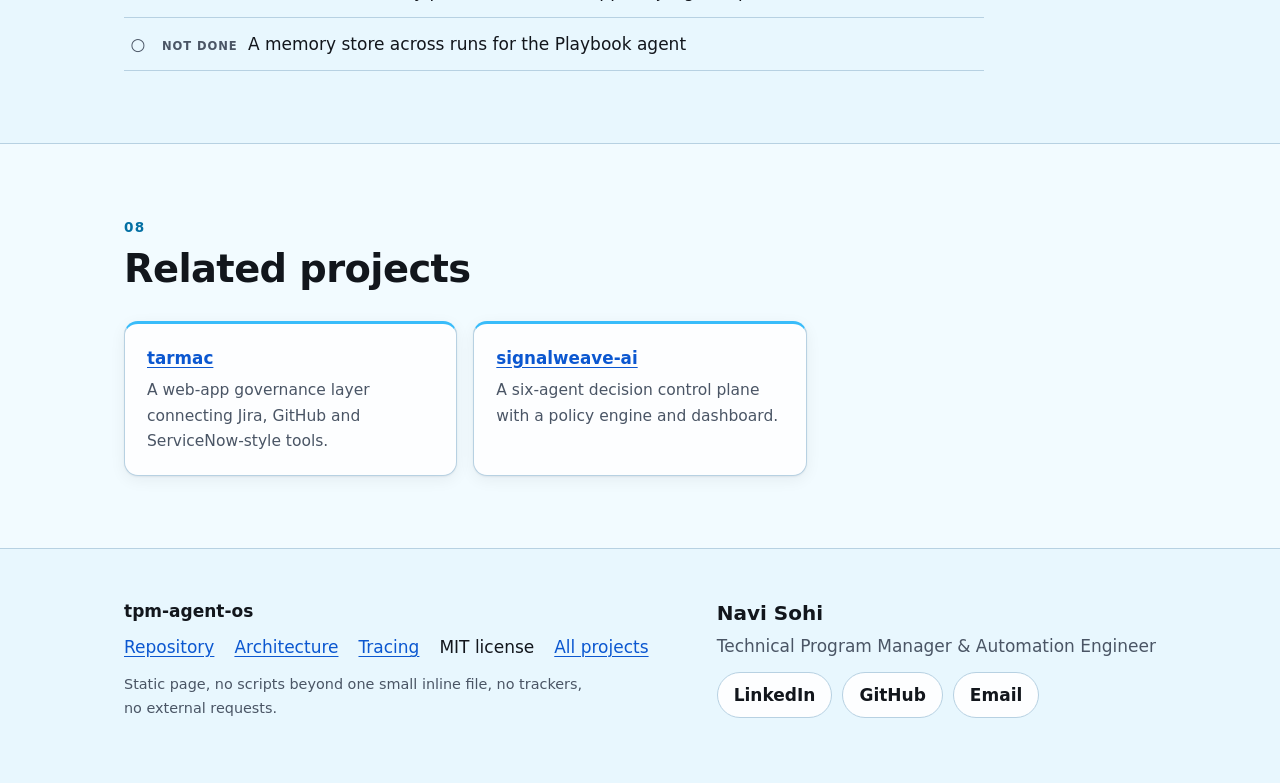
==== commit 8feb9c3c: "Project page: soft tinted light theme Co-Authored-By: Claude Sonnet 5.5 <noreply@anthropic.com>" ====
--- a/site/index.html
+++ b/site/index.html
@@ -8,7 +8,7 @@
 <meta name="description" content="A six-stage Claude pipeline that encodes recurring Staff/Principal TPM competencies as software. Feed it one ambiguous program brief; it frames it, maps risk through two independent lenses plus a judge, runs a build-vs-buy panel, writes a RAG status, makes a redirect-or-kill recommendation and generates a mentoring playbook entry. It recommends only; nothing acts on its output.">
 <style>/* Shared design system. Per-project accent variables are injected after this file. */
 :root{
-  --bg:#ffffff; --surface:#f5f7fa; --surface-2:#eceff4; --text:#12161c; --muted:#4a5565;
+  --bg:#f4f6fc; --surface:#eaeefa; --surface-2:#dfe5f6; --card:#ffffff; --hero:#e4e9f8; --text:#12161c; --muted:#4a5565;
   --border:#d5dbe3; --link:#0b57d0;
   --ok-bg:#e3f4e8; --ok-fg:#14532d; --ok-bd:#9bd3ad;
   --sim-bg:#fdf0c9; --sim-fg:#6b3a05; --sim-bd:#e8c56a;
@@ -22,7 +22,7 @@
 }
 @media (prefers-color-scheme:dark){
   :root{
-    --bg:#0d1117; --surface:#161b22; --surface-2:#1e252e; --text:#e8ecf2; --muted:#a3adbb;
+    --bg:#0d1117; --surface:#161b22; --surface-2:#1e252e; --card:#161b22; --hero:#1a2030; --text:#e8ecf2; --muted:#a3adbb;
     --border:#2c3541; --link:#8ab4ff;
     --ok-bg:#12301f; --ok-fg:#8be0a6; --ok-bd:#235a37;
     --sim-bg:#3a2a0a; --sim-fg:#fcd34d; --sim-bd:#6b4d12;
@@ -66,7 +66,7 @@
 .btn-small:hover{background:var(--surface-2)}
 
 /* Hero */
-.hero{padding:72px 0 56px;background:radial-gradient(900px 340px at 85% -10%,var(--accent-soft),transparent 70%),var(--bg);border-bottom:1px solid var(--border)}
+.hero{padding:72px 0 56px;background:radial-gradient(900px 340px at 85% -10%,var(--accent-soft),transparent 70%),linear-gradient(180deg,var(--hero),var(--bg));border-bottom:1px solid var(--border)}
 .kicker{color:var(--accent-ink);font-weight:700;font-size:.85rem;letter-spacing:.09em;text-transform:uppercase;margin-bottom:14px}
 .hero h1{font-size:clamp(2.4rem,6vw,4rem);font-weight:800}
 .tagline{font-size:clamp(1.25rem,2.6vw,1.7rem);color:var(--muted);margin:12px 0 22px;font-weight:500;line-height:1.35}
@@ -93,8 +93,8 @@
 .more{margin-top:20px}
 .cards{list-style:none;margin:28px 0 0;padding:0;display:grid;gap:16px}
 .cards-3{grid-template-columns:repeat(auto-fill,minmax(min(100%,300px),1fr))}
-.cards li{background:var(--bg);border:1px solid var(--border);border-radius:var(--radius);padding:20px 22px;border-top:3px solid var(--accent)}
-.section.alt .cards li{background:var(--bg)}
+.cards li{background:var(--card);box-shadow:var(--shadow);border:1px solid var(--border);border-radius:var(--radius);padding:20px 22px;border-top:3px solid var(--accent)}
+.section.alt .cards li{background:var(--card)}
 .cards h3{font-size:1.06rem;margin-bottom:8px}
 .cards p{margin:0;color:var(--muted);font-size:.97rem}
 .related .rel-name{font-weight:700;font-size:1.05rem;display:inline-block;margin-bottom:6px;overflow-wrap:anywhere}
@@ -103,7 +103,7 @@
 .diagram{margin:28px 0;background:#f8fafc;border:1px solid var(--border);border-radius:var(--radius);padding:8px;box-shadow:var(--shadow)}
 .diagram img{border-radius:10px;width:100%}
 .diagram figcaption{color:#475569;font-size:.9rem;padding:10px 12px 6px}
-.stepper{background:var(--bg);border:1px solid var(--border);border-radius:var(--radius);padding:20px}
+.stepper{box-shadow:var(--shadow);background:var(--card);border:1px solid var(--border);border-radius:var(--radius);padding:20px}
 .stepper-hint{color:var(--muted);font-size:.85rem;font-weight:600;margin-bottom:12px;text-transform:uppercase;letter-spacing:.08em}
 .tabs{display:flex;flex-wrap:wrap;gap:8px;margin-bottom:18px}
 .tabs button{font:inherit;font-size:.92rem;font-weight:600;display:inline-flex;align-items:center;gap:8px;padding:8px 14px 8px 8px;border-radius:999px;border:1.5px solid var(--border);background:var(--surface);color:var(--text);cursor:pointer;text-align:left}
@@ -124,7 +124,7 @@
 .result{margin:36px 0 0;padding:0}
 .result figcaption{font-size:1.2rem;font-weight:700;margin-bottom:8px}
 .tbl-context{color:var(--muted);max-width:860px;font-size:.97rem}
-.tbl-scroll{overflow-x:auto;border:1px solid var(--border);border-radius:var(--radius) var(--radius) 0 0;background:var(--bg)}
+.tbl-scroll{overflow-x:auto;border:1px solid var(--border);border-radius:var(--radius) var(--radius) 0 0;background:var(--card)}
 table{border-collapse:collapse;width:100%;font-size:.95rem}
 th,td{text-align:left;padding:11px 16px;border-bottom:1px solid var(--border);vertical-align:top}
 thead th{background:var(--surface-2);font-size:.82rem;text-transform:uppercase;letter-spacing:.05em;color:var(--muted);white-space:nowrap}
@@ -142,7 +142,7 @@
 .pattern{background:var(--accent-soft);border-left:4px solid var(--accent);padding:14px 18px;border-radius:0 10px 10px 0;font-weight:600;max-width:860px}
 .pattern span{display:block;font-size:.75rem;letter-spacing:.1em;text-transform:uppercase;color:var(--accent-ink);margin-bottom:2px}
 .flow{list-style:none;counter-reset:f;margin:28px 0 0;padding:0;display:grid;gap:10px;grid-template-columns:repeat(auto-fill,minmax(min(100%,240px),1fr))}
-.flow li{counter-increment:f;position:relative;background:var(--bg);border:1px solid var(--border);border-radius:12px;padding:14px 16px 14px 52px;min-height:72px}
+.flow li{box-shadow:var(--shadow);counter-increment:f;position:relative;background:var(--card);border:1px solid var(--border);border-radius:12px;padding:14px 16px 14px 52px;min-height:72px}
 .flow li::before{content:counter(f);position:absolute;left:14px;top:14px;width:26px;height:26px;border-radius:50%;background:var(--accent-fill);color:var(--on-accent);display:grid;place-items:center;font-weight:700;font-size:.85rem}
 .flow-label{display:block;font-weight:700}
 .flow-detail{display:block;color:var(--muted);font-size:.9rem;line-height:1.45;margin-top:2px}
@@ -153,7 +153,7 @@
 .section.nb .eyebrow{color:var(--sim-fg)}
 .section.nb h2,.section.nb .lede{color:var(--text)}
 .nb-list{list-style:none;margin:28px 0 0;padding:0;display:grid;gap:14px;grid-template-columns:repeat(auto-fill,minmax(min(100%,320px),1fr))}
-.nb-list li{background:var(--bg);border:1.5px dashed var(--sim-bd);border-radius:var(--radius);padding:18px 20px}
+.nb-list li{background:var(--card);border:1.5px dashed var(--sim-bd);border-radius:var(--radius);padding:18px 20px}
 .nb-list h3{font-size:1.02rem;margin:8px 0}
 .nb-list p{margin:0;color:var(--muted);font-size:.95rem}
 .status{display:inline-block;font-size:.72rem;font-weight:800;letter-spacing:.09em;text-transform:uppercase;padding:2px 9px;border-radius:6px;border:1.5px solid}
@@ -180,12 +180,12 @@
 .contact-name{font-size:1.25rem;font-weight:750;margin:0}
 .contact-role{color:var(--muted);margin:2px 0 12px}
 .contact-links{list-style:none;padding:0;margin:0;display:flex;gap:10px;flex-wrap:wrap}
-.contact-links a{display:inline-block;padding:8px 16px;border-radius:999px;border:1.5px solid var(--border);color:var(--text);font-weight:600;text-decoration:none;background:var(--bg)}
+.contact-links a{display:inline-block;padding:8px 16px;border-radius:999px;border:1.5px solid var(--border);color:var(--text);font-weight:600;text-decoration:none;background:var(--card)}
 .contact-links a:hover{border-color:var(--accent-ink)}
 
 /* Hub */
 .hub-grid{list-style:none;margin:28px 0 0;padding:0;display:grid;gap:24px;grid-template-columns:repeat(auto-fill,minmax(min(100%,440px),1fr))}
-.hub-card{background:var(--bg);border:1px solid var(--border);border-radius:18px;padding:18px;box-shadow:var(--shadow);display:flex;flex-direction:column;border-top:4px solid var(--accent)}
+.hub-card{background:linear-gradient(180deg,var(--wash,var(--card)),var(--card) 55%);border:1px solid var(--border);border-radius:18px;padding:18px;box-shadow:var(--shadow);display:flex;flex-direction:column;border-top:4px solid var(--accent)}
 .hub-card img{border-radius:12px;margin-bottom:16px}
 .hub-card h2{font-size:1.6rem;margin:0 0 4px}
 .hub-card h2 a{color:var(--text);text-decoration:none}
@@ -217,12 +217,12 @@
   html{scroll-behavior:auto}
   *{transition:none!important;animation:none!important}
 }
-@media print{.site-header,.skip{display:none}}
+@media print{.site-header,.skip{display:none}body,.hero,.section,.section.alt,.site-footer{background:#fff!important}}
 thead code{text-transform:none;background:none;padding:0;letter-spacing:0}
 .diagram-scroll{border-radius:10px}
 .scroll-hint{display:none;color:var(--muted);font-size:.85rem;margin:-14px 0 20px}
 .hero h1+.summary{margin-top:20px}
-:root{--accent:#7dd3fc;--accent-ink:#0477ae;--accent-fill:#0477ae;--on-accent:#ffffff;--accent-soft:#7dd3fc1f;}@media (prefers-color-scheme:dark){:root{--accent-ink:#7dd3fc;--accent-fill:#7dd3fc;--on-accent:#0b0f14;--accent-soft:#7dd3fc26;}}</style>
+:root{--bg:#f2fbff;--surface:#e8f7fe;--surface-2:#dcf3fe;--card:#fdfeff;--hero:#e1f5fe;--border:#b7d1e2;--accent:#38bcfa;--accent-ink:#0470a4;--accent-fill:#0470a4;--on-accent:#ffffff;--accent-soft:#d4f1fe;}@media (prefers-color-scheme:dark){:root{--bg:#101d27;--surface:#12232f;--surface-2:#132b39;--card:#182631;--hero:#142c3b;--border:#2e485b;--accent:#7dd3fc;--accent-ink:#7dd3fc;--accent-fill:#7dd3fc;--on-accent:#0b0f14;--accent-soft:#163345;}}</style>
 </head>
 <body>
 <a class="skip" href="#main">Skip to content</a><header class="site-header"><div class="wrap bar"><a class="brand" href="https://plainjane20.github.io/projects/"><span class="brand-dot" aria-hidden="true"></span>tpm-agent-os</a><nav aria-label="Sections"><a href="#problem">Problem</a><a href="#how">How it works</a><a href="#measured">Measured</a><a href="#architecture">Architecture</a><a href="#competencies">Competencies</a><a href="#not-built">Not built</a><a href="#roadmap">Roadmap</a></nav><a class="btn-small" href="https://github.com/PlainJane20/tpm-agent-os" rel="noopener noreferrer" target="_blank">GitHub repo</a></div></header><main id="main"><section class="hero" aria-labelledby="hero-h"><div class="wrap"><p class="kicker">Portfolio project: a multi-agent operating model for program management</p><h1 id="hero-h">tpm-agent-os</h1><p class="tagline">Ambiguity in. Structure, risk, and a decision out.</p><p class="summary">A six-stage Claude pipeline that encodes recurring Staff/Principal TPM competencies as software. Feed it one ambiguous program brief; it frames it, maps risk through two independent lenses plus a judge, runs a build-vs-buy panel, writes a RAG status, makes a redirect-or-kill recommendation and generates a mentoring playbook entry. It recommends only; nothing acts on its output.</p><p class="cta"><a class="btn btn-primary" href="#measured">See what is measured</a><a class="btn btn-ghost" href="https://github.com/PlainJane20/tpm-agent-os" rel="noopener noreferrer" target="_blank">View the repo</a><a class="btn btn-ghost" href="#not-built">What is not built</a></p><ul class="chips" aria-label="Status"><li class="chip chip-ok">12 tests passing offline (counted locally)</li><li class="chip chip-ok">Latest CI run passed (checked)</li><li class="chip chip-sim">Tests use canned fixtures (TPM_AGENT_MOCK=1)</li><li class="chip chip-warn">No human gate</li><li class="chip chip-warn">No evaluation of live output</li></ul><img class="banner" src="assets/banner.svg" alt="TPM Agent OS banner: a Staff TPM operating system" width="1200" height="320"></div></section><section id="problem" class="section " aria-labelledby="problem-h"><div class="wrap"><p class="eyebrow"><span>01</span></p><h2 id="problem-h">The problem</h2><p class="lede">Every Staff/Principal TPM role is, underneath the title, asking for the same operating model: take something ambiguous, impose structure on it fast, catch cross-team risk before it becomes an incident, make the build-vs-buy and kill/redirect calls explicitly instead of by default, and teach the next TPM how you did it.</p><p class="lede">A resume can claim any of these; it can&#x27;t produce evidence of them. This project turns each competency into a stage whose output is a schema-validated artifact.</p><ul class="cards cards-3"><li><h3>A prompt doing three jobs does each one shallower</h3><p>The first risk-mapper draft asked a single call to map dependencies, analyze PHI/compliance boundaries, and synthesize a matrix at once. Splitting into two lenses plus a judge fixed it without adding a single extra unit of total work.</p></li><li><h3>Optional fields disappear silently</h3><p><code>recommended_owner</code> started as <code>Optional[str]</code>, so an unowned risk would not mention an owner. It is now a required string that must say &quot;unowned -- needs assignment&quot;.</p></li><li><h3>One model averages toward the middle</h3><p>Three lenses each committed to a stance (build, buy, TCO skeptic), judged by a fourth call, surface a named dissenting view instead of an implicit &quot;it depends.&quot;</p></li></ul></div></section><section id="how" class="section alt" aria-labelledby="how-h"><div class="wrap"><p class="eyebrow"><span>02</span></p><h2 id="how-h">How it works</h2><p class="lede">A program brief goes through six stages in a fixed order. Each stage returns a typed artifact that is the schema-validated input to the next. Every run writes its artifact trail to <code>outputs/&lt;program-name&gt;/</code>.</p><ol class="flow"><li><span class="flow-label">Program brief</span><span class="flow-detail">markdown, ambiguous and underspecified</span></li><li><span class="flow-label">Charter</span><span class="flow-detail">scope, stakeholders and the open questions nobody has answered</span></li><li><span class="flow-label">Risk matrix</span><span class="flow-detail">dependency / SPOF lens and compliance / PHI lens, then a judge</span></li><li><span class="flow-label">Build-vs-buy verdict</span><span class="flow-detail">build, buy and TCO-skeptic stances, then a judge names the dissent</span></li><li><span class="flow-label">RAG status</span><span class="flow-detail">checked against the org&#x27;s OKRs</span></li><li><span class="flow-label">Redirect-or-kill call</span><span class="flow-detail">continue, redirect resources, or shut down</span></li><li><span class="flow-label">Playbook entry</span><span class="flow-detail">a mentoring case study generated from the run</span></li></ol><div class="stepper" data-stepper><p class="stepper-hint">Stages, one at a time</p><div class="tabs" role="tablist" aria-label="Stages"><button type="button" role="tab" id="tab-0" aria-controls="panel-0" aria-selected="true" tabindex="0"><span class="tab-n">1</span><span class="tab-t">Frame</span></button><button type="button" role="tab" id="tab-1" aria-controls="panel-1" aria-selected="false" tabindex="-1"><span class="tab-n">2</span><span class="tab-t">Map architectural risk</span></button><button type="button" role="tab" id="tab-2" aria-controls="panel-2" aria-selected="false" tabindex="-1"><span class="tab-n">3</span><span class="tab-t">Build-vs-buy panel</span></button><button type="button" role="tab" id="tab-3" aria-controls="panel-3" aria-selected="false" tabindex="-1"><span class="tab-n">4</span><span class="tab-t">Status, redirect or kill, playbook</span></button></div><div class="panels"><div role="tabpanel" id="panel-0" aria-labelledby="tab-0" class="panel"><h3><span class="panel-n">Stage 1</span> Frame</h3><p>Frames the brief into a structured charter: scope, stakeholders, and the open questions nobody has answered yet, surfaced instead of papered over.</p></div><div role="tabpanel" id="panel-1" aria-labelledby="tab-1" class="panel" data-later><h3><span class="panel-n">Stage 2</span> Map architectural risk</h3><p>Two independent lenses, a dependency / SPOF (single point of failure) lens and a compliance / PHI boundary lens, run in parallel and are synthesized by a judge.</p></div><div role="tabpanel" id="panel-2" aria-labelledby="tab-2" class="panel" data-later><h3><span class="panel-n">Stage 3</span> Build-vs-buy panel</h3><p>Three committed lenses (build, buy, and a TCO skeptic) each make their case in separate calls without seeing each other (not a live debate). A judge then decides and names the dissenting view.</p><p class="panel-note">These are independent calls plus a judge, not a peer debate.</p></div><div role="tabpanel" id="panel-3" aria-labelledby="tab-3" class="panel" data-later><h3><span class="panel-n">Stage 4</span> Status, redirect or kill, playbook</h3><p>Synthesizes a RAG status and checks it against the org&#x27;s OKRs, makes the redirect-or-kill call explicitly instead of defaulting to &quot;continue&quot;, then generates a mentoring playbook entry from the run.</p><p class="panel-note">The redirect-or-kill stage produces a recommendation as JSON; nothing waits for approval or acts on it.</p></div></div></div></div></section><section id="measured" class="section " aria-labelledby="measured-h"><div class="wrap"><p class="eyebrow"><span>03</span></p><h2 id="measured-h">What is measured</h2><p class="lede">This project has no benchmark and publishes no quality results. The only checked figure is its offline test suite, which runs against canned fixtures.</p><figure class="result" aria-labelledby="tbl-0-cap"><figcaption id="tbl-0-cap">Offline test suite (counted locally)</figcaption><p class="tbl-context">Run with <code>TPM_AGENT_MOCK=1 pytest tests/</code>, which short-circuits every Claude call to a fixture so the pipeline, its concurrency and every schema contract are exercised with no API key and no network.</p><div class="tbl-scroll" role="region" aria-labelledby="tbl-0-cap" tabindex="0"><table><thead><tr><th scope="col">Test file</th><th scope="col">Tests</th></tr></thead><tbody><tr><th scope="row"><code>tests/test_pipeline.py</code></th><td>3</td></tr><tr><th scope="row"><code>tests/test_tracing.py</code></th><td>9</td></tr><tr><th scope="row">Total</th><td>12</td></tr></tbody></table></div><p class="caveat"><span class="caveat-label">Caveat</span> These tests check wiring and schema contracts against deterministic fixtures. They say nothing about the quality of live Claude output, and the README publishes no evaluation of it. The per-file counts come from the test files, not from a README figure.</p><p class="tbl-source">Source: <code>tests/</code></p></figure></div></section><section id="architecture" class="section alt" aria-labelledby="architecture-h"><div class="wrap"><p class="eyebrow"><span>04</span></p><h2 id="architecture-h">Architecture pattern</h2><p class="pattern"><span>Pattern</span> Orchestrator-Worker (a fixed, code-sequenced pipeline). <code>orchestrator.py</code> calls six stages in a hard-coded order, passing each stage&#x27;s typed output to the next. Two stages fan out internally and then synthesise: <code>agents/risk_mapper_agent.py</code> (two lenses, then a judge) and <code>agents/decision_panel_agent.py</code> (three lenses via <code>asyncio.gather</code>, then a judge). <code>run_portfolio</code> also runs several programs concurrently.</p><p class="lede">Only the sequencing, schema validation and artifact writing are deterministic. Every stage&#x27;s content is a single structured Claude call, or a canned fixture when <code>TPM_AGENT_MOCK=1</code>. Judgment-critical steps run on <code>claude-opus-5</code>; parallel lenses and the playbook write-up run on <code>claude-sonnet-5</code>. Each &quot;agent&quot; is one prompt-and-parse call with no tools, memory or loop.</p><ol class="flow"><li><span class="flow-label">01 Framing agent</span><span class="flow-detail">brief to structured charter</span></li><li><span class="flow-label">02 Risk Mapper</span><span class="flow-detail">dependency / SPOF lens and compliance / PHI lens, then a synthesis judge</span></li><li><span class="flow-label">03 Build-vs-buy panel</span><span class="flow-detail">build advocate, buy / borrow advocate, TCO skeptic, then a judge</span></li><li><span class="flow-label">04 Status Synthesizer</span><span class="flow-detail">RAG and OKR alignment</span></li><li><span class="flow-label">05 Redirect / Kill agent</span><span class="flow-detail">continue, redirect, shut down; a recommendation only</span></li><li><span class="flow-label">06 Playbook agent</span><span class="flow-detail">mentoring case study</span></li></ol><p class="more"><a href="https://github.com/PlainJane20/tpm-agent-os/blob/main/ARCHITECTURE.md" rel="noopener noreferrer" target="_blank">Agent-by-agent design rationale in the repo</a></p></div></section><section id="competencies" class="section " aria-labelledby="competencies-h"><div class="wrap"><p class="eyebrow"><span>05</span></p><h2 id="competencies-h">Competencies demonstrated</h2><ul class="cards cards-3"><li><h3>Owning ambiguous, high-risk programs</h3><p>The Framing agent turns a brief into a charter and surfaces the open questions.</p></li><li><h3>Technical integration</h3><p>The Risk Mapper surfaces architectural misalignment and cross-domain risk through two lenses and a judge.</p></li><li><h3>Build-vs-buy judgment</h3><p>Three committed stances in separate calls, then a judge that names the dissenting view.</p></li><li><h3>Roadmap and OKR alignment</h3><p>The Status Synthesizer produces a RAG status and checks it against the org&#x27;s OKRs.</p></li><li><h3>Kill and redirect calls</h3><p>The redirect-or-kill stage makes the call explicitly instead of defaulting to continue.</p></li><li><h3>Mentoring</h3><p>Every run emits a playbook entry, so onboarding material accumulates.</p></li></ul></div></section><section id="not-built" class="section nb" aria-labelledby="not-built-h"><div class="wrap"><p class="eyebrow"><span>06</span></p><h2 id="not-built-h">What is not built or not verified yet</h2><p class="lede">Taken from the repository&#x27;s own README and its known limits. This is part of the pitch: the gaps are known, written down and not rounded away.</p><ul class="nb-list"><li><span class="status status-limit">limit</span><h3>No human gate</h3><p>The redirect-or-kill stage produces a recommendation as JSON; nothing waits for approval or acts on it.</p></li><li><span class="status status-limit">limit</span><h3>Independent calls plus a judge</h3><p>The three stances and the two risk lenses never see each other, so the debate is independent opinions plus a judge, not a peer swarm or an autonomous agent.</p></li><li><span class="status status-limit">limit</span><h3>Each agent is one call</h3><p>Each &quot;agent&quot; is one prompt-and-parse call with no tools, memory or loop.</p></li><li><span class="status status-not-verified">not verified</span><h3>Quality of live output</h3><p>The README reports no evaluation of live Claude output, and no run artifacts are committed (<code>outputs/</code> holds only a placeholder). The offline tests use canned fixtures.</p></li><li><span class="status status-not-built">not built</span><h3>Jira or Linear connector</h3><p>The Framing agent reads a markdown file, not a real backlog. The schema layer is named as the seam for it.</p></li><li><span class="status status-not-built">not built</span><h3>Adversarial verify pass</h3><p>A second instance trying to refute each flagged risk before it is trusted is listed as a next step.</p></li><li><span class="status status-not-built">not built</span><h3>Memory across runs</h3><p>The Playbook agent treats every run as the first; a memory store is listed as a next step.</p></li></ul></div></section><section id="roadmap" class="section alt" aria-labelledby="roadmap-h"><div class="wrap"><p class="eyebrow"><span>07</span></p><h2 id="roadmap-h">Roadmap</h2><ul class="roadmap"><li class="done"><span class="road-mark" aria-hidden="true">&#10003;</span><span class="road-state">Done</span><span class="road-text">Six-stage pipeline with schema-validated artifacts at every stage</span></li><li class="done"><span class="road-mark" aria-hidden="true">&#10003;</span><span class="road-state">Done</span><span class="road-text">Mock mode as a first-class path, so the full pipeline runs in CI with no key</span></li><li class="done"><span class="road-mark" aria-hidden="true">&#10003;</span><span class="road-state">Done</span><span class="road-text">Concurrent runs of several programs (<code>asyncio</code>)</span></li><li class="todo"><span class="road-mark" aria-hidden="true">&#9675;</span><span class="road-state">Not done</span><span class="road-text">A real Jira/Linear connector</span></li><li class="todo"><span class="road-mark" aria-hidden="true">&#9675;</span><span class="road-state">Not done</span><span class="road-text">An adversarial verify pass on the Risk Mapper&#x27;s judge output</span></li><li class="todo"><span class="road-mark" aria-hidden="true">&#9675;</span><span class="road-state">Not done</span><span class="road-text">A memory store across runs for the Playbook agent</span></li></ul></div></section><section id="related" class="section " aria-labelledby="related-h"><div class="wrap"><p class="eyebrow"><span>08</span></p><h2 id="related-h">Related projects</h2><ul class="cards cards-3 related"><li><a class="rel-name" href="https://github.com/PlainJane20/tarmac" rel="noopener noreferrer" target="_blank">tarmac</a><p>A web-app governance layer connecting Jira, GitHub and ServiceNow-style tools.</p></li><li><a class="rel-name" href="https://github.com/PlainJane20/signalweave-ai" rel="noopener noreferrer" target="_blank">signalweave-ai</a><p>A six-agent decision control plane with a policy engine and dashboard.</p></li></ul></div></section></main><footer class="site-footer"><div class="wrap foot"><div><p class="foot-title">tpm-agent-os</p><ul class="foot-links"><li><a href="https://github.com/PlainJane20/tpm-agent-os" rel="noopener noreferrer" target="_blank">Repository</a></li><li><a href="https://github.com/PlainJane20/tpm-agent-os/blob/main/ARCHITECTURE.md" rel="noopener noreferrer" target="_blank">Architecture</a></li><li><a href="https://github.com/PlainJane20/tpm-agent-os/blob/main/docs/TRACING.md" rel="noopener noreferrer" target="_blank">Tracing</a></li><li>MIT license</li><li><a href="https://plainjane20.github.io/projects/">All projects</a></li></ul><p class="foot-note">Static page, no scripts beyond one small inline file, no trackers, no external requests.</p></div><div class="contact" id="contact"><p class="contact-name">Navi Sohi</p><p class="contact-role">Technical Program Manager &amp; Automation Engineer</p><ul class="contact-links"><li><a href="https://www.linkedin.com/in/navisohi/" rel="noopener noreferrer" target="_blank">LinkedIn</a></li><li><a href="https://github.com/PlainJane20" rel="noopener noreferrer" target="_blank">GitHub</a></li><li><a href="mailto:nks.ai.dev@gmail.com">Email</a></li></ul></div></div></footer>
